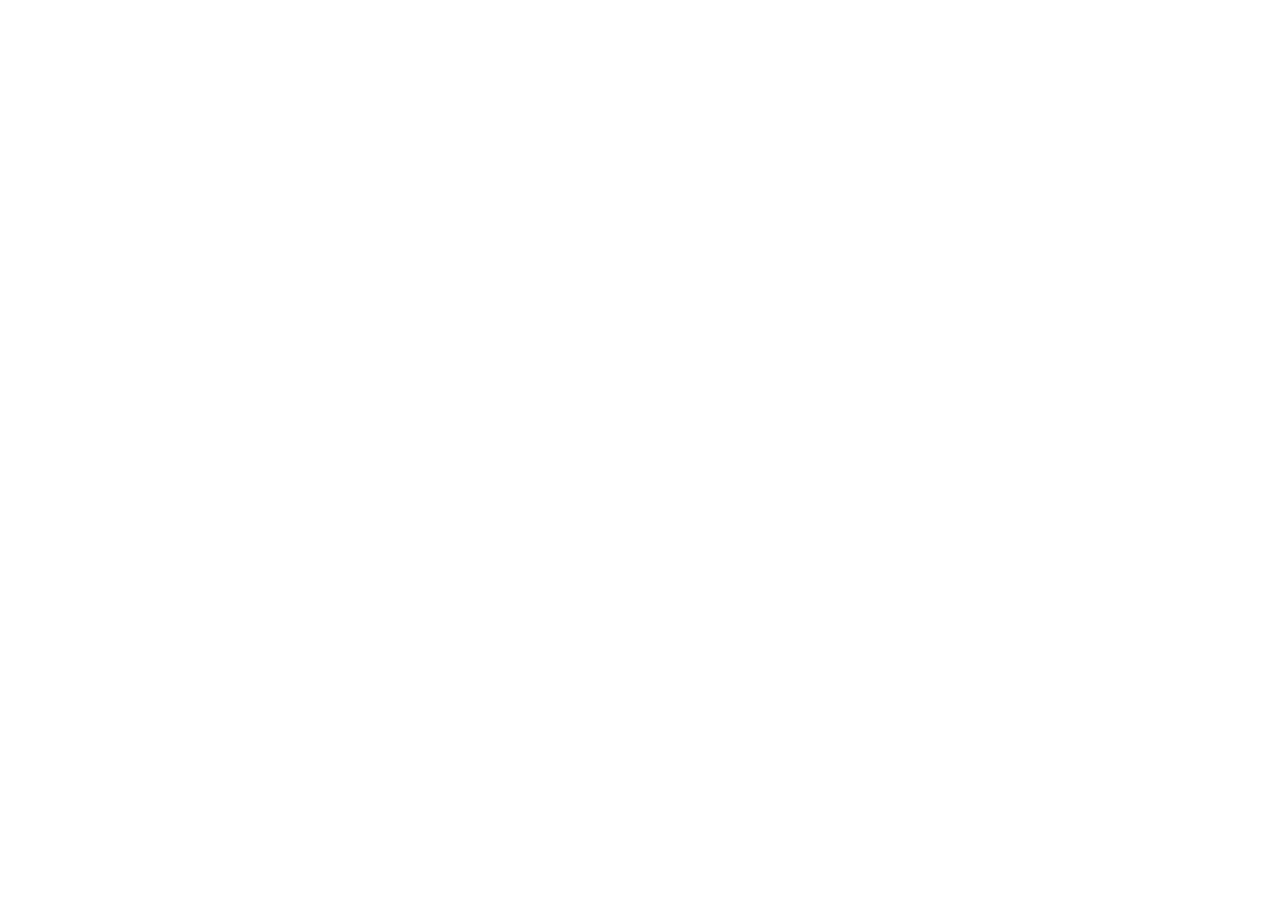
==== index.html @ fa2655ae "konfigurasi awal" ====
<!doctype html>
<html lang="en">
  <head>
    <meta charset="UTF-8" />
    <meta name="viewport" content="width=device-width, initial-scale=1.0" />
    <title>Pondok Pesantren Anashiiha</title>
    <link rel="stylesheet" href="style.css" />
  </head>
  <body>

    <!-- JavaScript -->
    <script src="script.js"></script>
  </body>
</html>
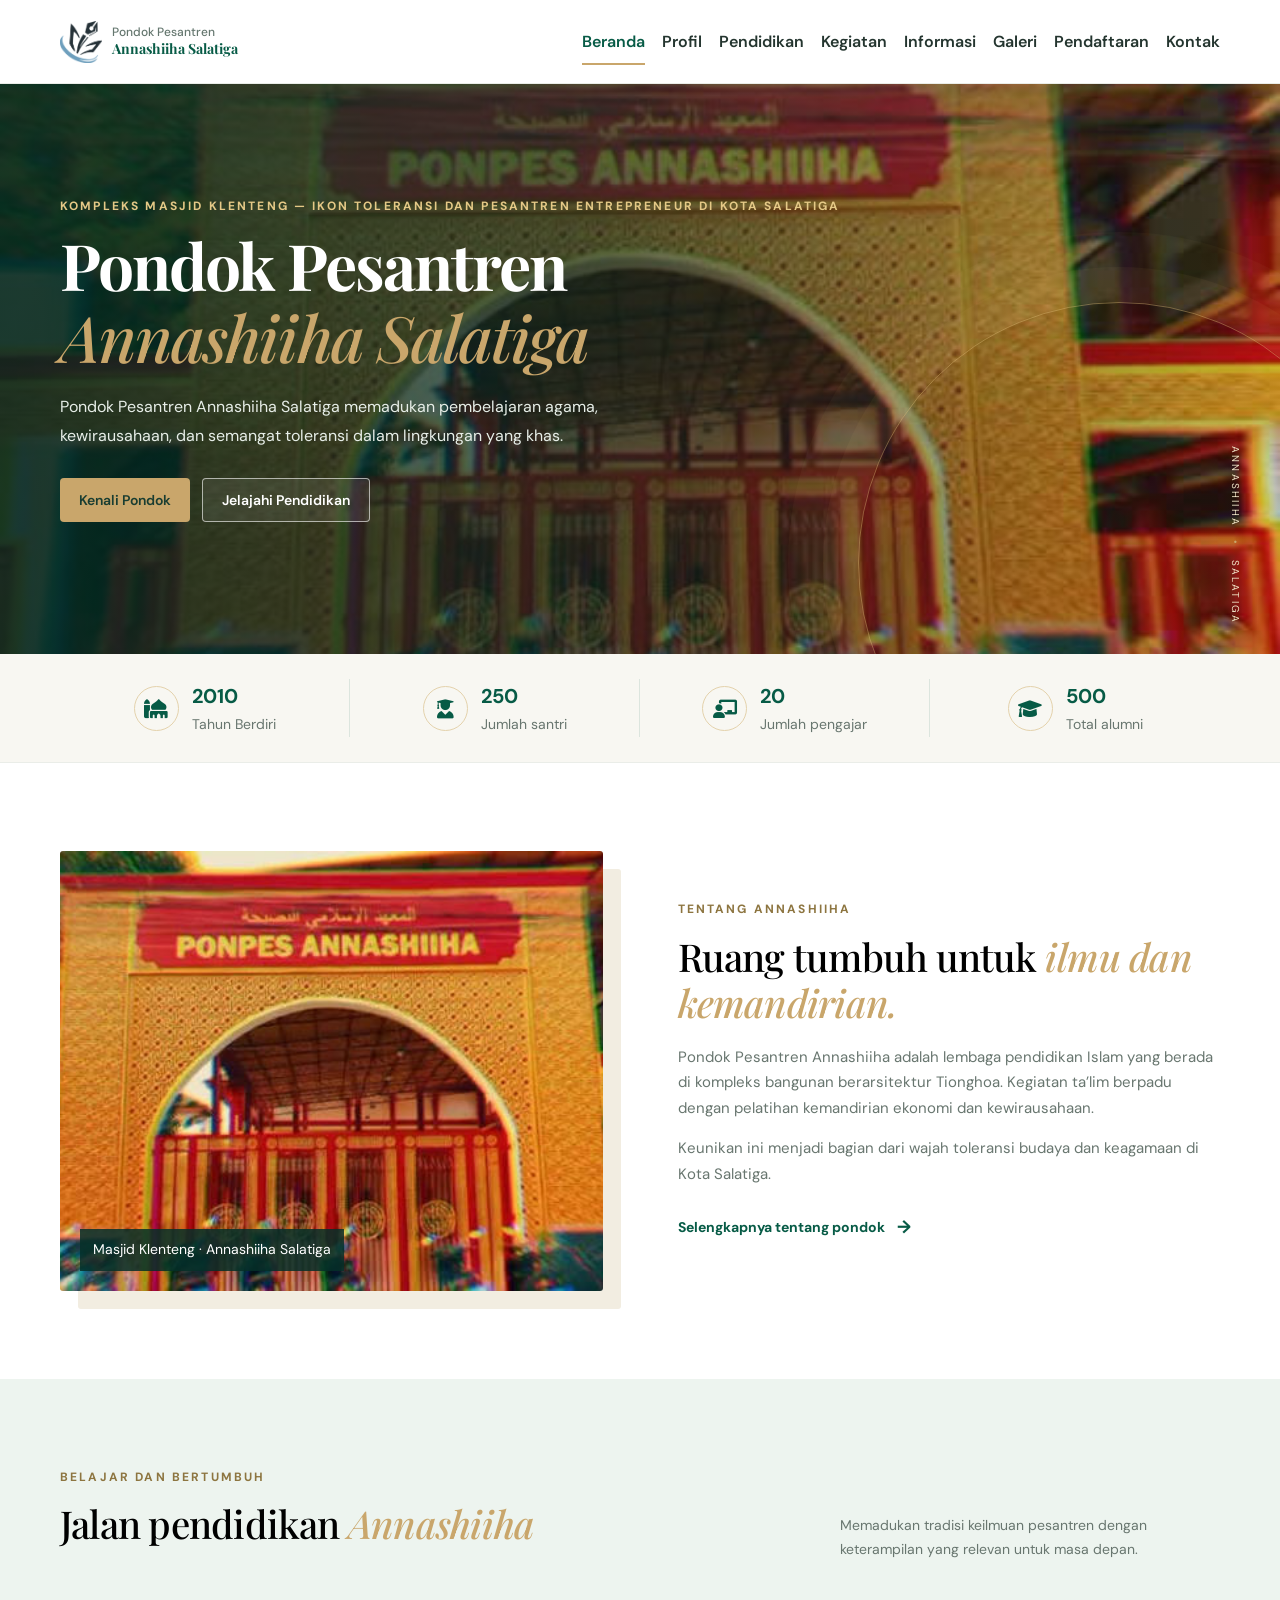
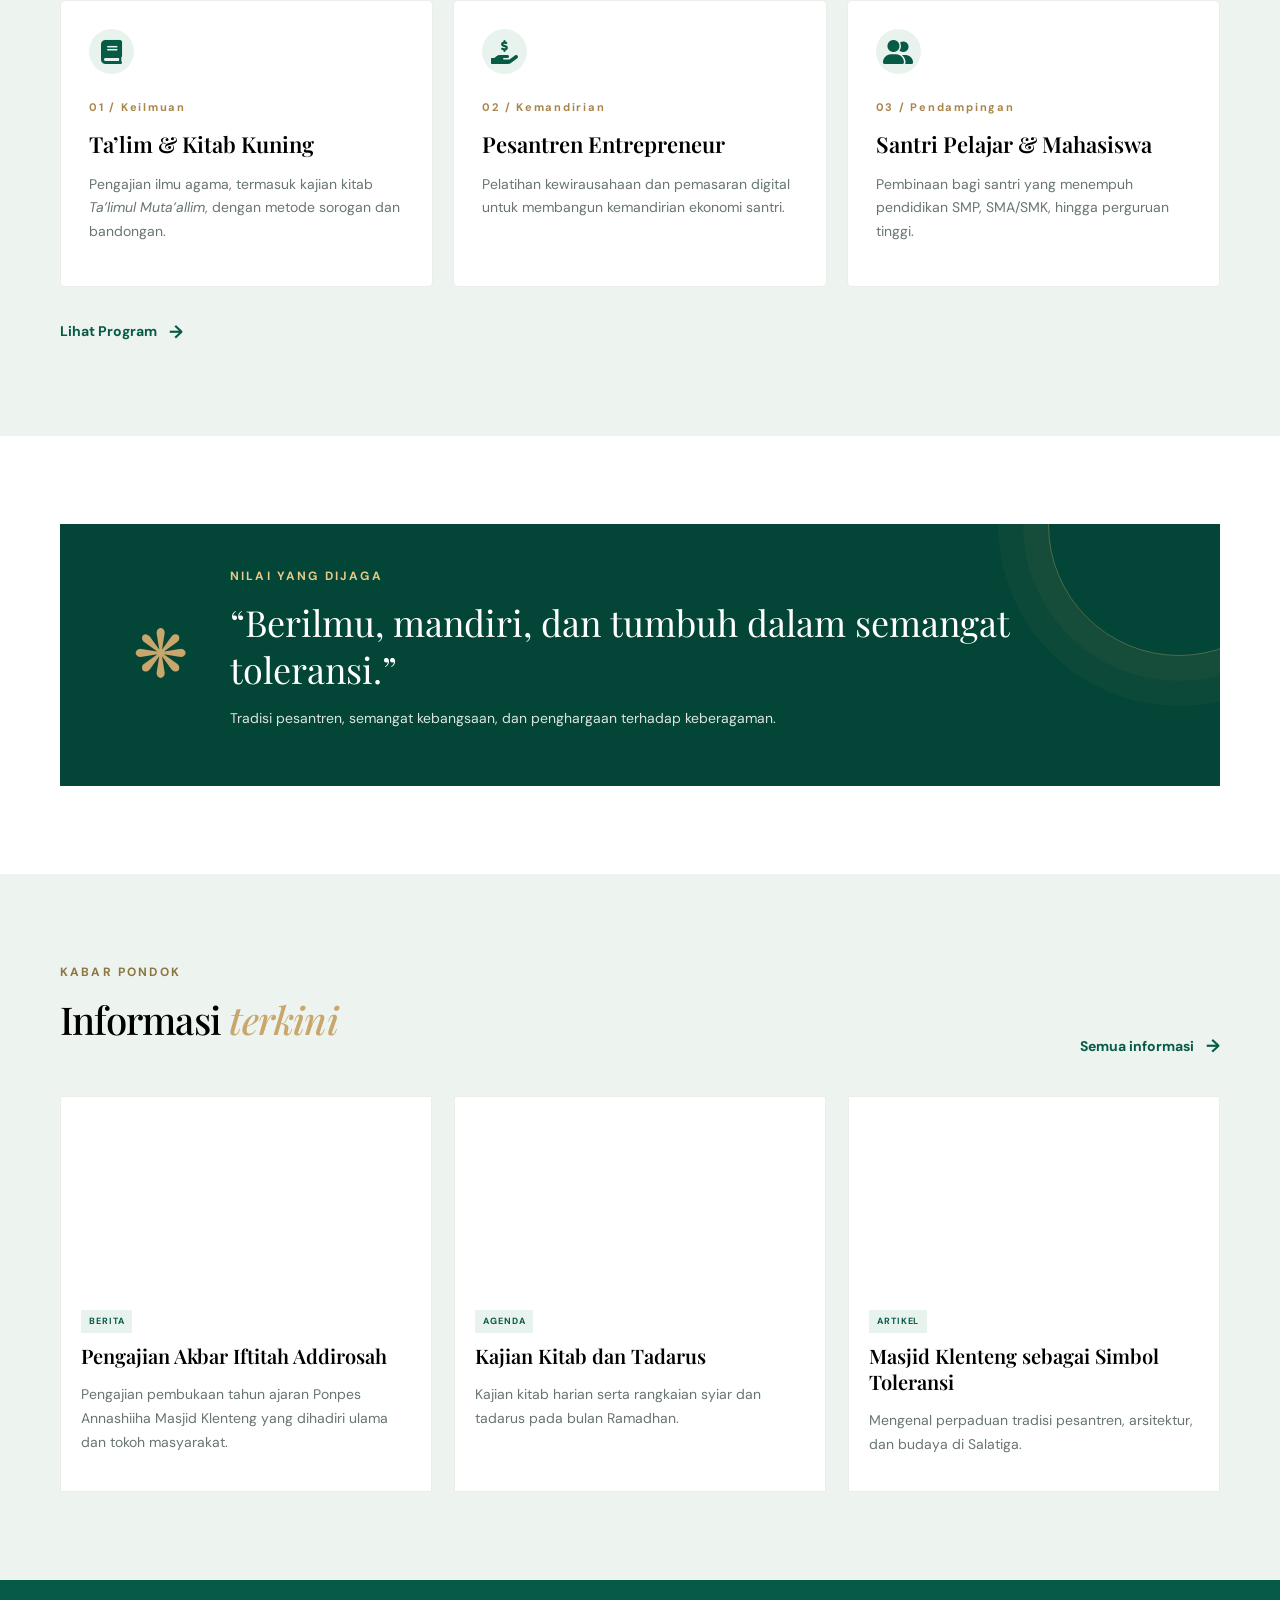
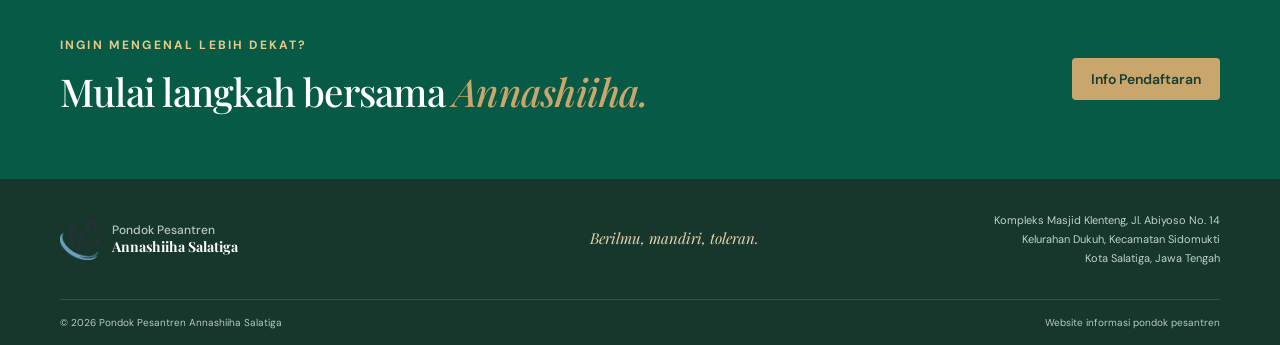
==== commit 190ec16d: "menu beranda dan menu kontak" ====
--- a/index.html
+++ b/index.html
@@ -1,14 +1,280 @@
 <!doctype html>
-<html lang="en">
+<html lang="id">
   <head>
-    <meta charset="UTF-8" />
-    <meta name="viewport" content="width=device-width, initial-scale=1.0" />
-    <title>Pondok Pesantren Anashiiha</title>
-    <link rel="stylesheet" href="style.css" />
+    <meta charset="utf-8" />
+    <meta name="viewport" content="width=device-width, initial-scale=1" />
+    <meta
+      name="description"
+      content="Website Pondok Pesantren Annashiiha Salatiga — pendidikan Islam, kemandirian ekonomi, dan toleransi."
+    />
+    <title>Beranda | Pondok Pesantren Annashiiha Salatiga</title>
+    <link rel="icon" href="assets/logo.png" type="image/svg+xml" />
+    <link rel="stylesheet" href="css/style.css" />
+    <link rel="stylesheet" href="https://cdnjs.cloudflare.com/ajax/libs/font-awesome/6.0.0/css/all.min.css">
   </head>
   <body>
-
-    <!-- JavaScript -->
-    <script src="script.js"></script>
+    <!-- header  -->
+    <header class="site-header">
+      <div class="container nav-wrap">
+        <a class="brand" href="index.html">
+          <img src="assets/logo.png" alt="" /><span
+            ><strong>Pondok Pesantren</strong><b>Annashiiha Salatiga</b></span
+          >
+        </a>
+        <nav class="main-nav">
+          <a class="active" href="index.html">Beranda</a>
+          <div class="nav-item">
+            <a href="profil.html">Profil</a>
+          </div>
+          <div class="nav-item">
+            <a href="pendidikan.html">Pendidikan</a>
+          </div>
+          <div class="nav-item">
+            <a href="kegiatan.html">Kegiatan</a>
+          </div>
+          <div class="nav-item">
+            <a href="informasi.html">Informasi</a>
+          </div>
+          <a href="galeri.html">Galeri</a>
+          <a href="pendaftaran.html">Pendaftaran</a>
+          <a href="kontak.html">Kontak</a>
+        </nav>
+      </div>
+    </header>
+
+    <!-- konten -->
+    <main>
+      <!-- hero section -->
+      <section class="hero-home">
+        <div class="hero-overlay"></div>
+        <div class="container hero-content">
+          <span class="eyebrow light"
+            >Kompleks Masjid Klenteng — Ikon Toleransi dan Pesantren
+            Entrepreneur di Kota Salatiga</span
+          >
+          <h1>Pondok Pesantren<br /><em>Annashiiha Salatiga</em></h1>
+          <p>
+            Pondok Pesantren Annashiiha Salatiga memadukan pembelajaran agama,
+            kewirausahaan, dan semangat toleransi dalam lingkungan yang khas.
+          </p>
+          <div class="hero-actions">
+            <a class="btn btn-gold" href="profil.html"
+              >Kenali Pondok</a
+            >
+            <a class="btn btn-glass" href="pendidikan.html"
+              >Jelajahi Pendidikan</a
+            >
+          </div>
+        </div>
+        <div class="hero-mark">ANNASHIIHA <span>•</span> SALATIGA</div>
+      </section>
+
+      <!-- counter -->
+      <section class="stats-strip">
+        <div class="container stats-grid">
+          <div class="stat">
+            <span class="stat-icon"><i class="fa-solid fa-mosque"></i></span>
+            <div>
+              <strong class="counter" data-target="2010">0</strong>
+              <small>Tahun Berdiri</small>
+            </div>
+          </div>
+          <div class="stat">
+            <span class="stat-icon"><i class="fa-solid fa-user-graduate"></i></span>
+            <div>
+              <strong class="counter" data-target="250">0</strong>
+              <small>Jumlah santri</small>
+            </div>
+          </div>
+          <div class="stat">
+            <span class="stat-icon"><i class="fa-solid fa-chalkboard-teacher"></i></span>
+            <div>
+              <strong class="counter" data-target="20">0</strong>
+              <small>Jumlah pengajar</small>
+            </div>
+          </div>
+          <div class="stat">
+            <span class="stat-icon"><i class="fa-solid fa-graduation-cap"></i></span>
+            <div>
+              <strong class="counter" data-target="500">0</strong>
+              <small>Total alumni</small>
+            </div>
+          </div>
+        </div>
+      </section>
+
+      <section class="section">
+        <div class="container split-feature">
+          <div class="feature-image image-temple">
+            <span class="image-caption"
+              >Masjid Klenteng · Annashiiha Salatiga</span
+            >
+          </div>
+          <div class="feature-copy">
+            <span class="eyebrow">Tentang Annashiiha</span>
+            <h2>Ruang tumbuh untuk <em>ilmu dan kemandirian.</em></h2>
+            <p>
+              Pondok Pesantren Annashiiha adalah lembaga pendidikan Islam yang
+              berada di kompleks bangunan berarsitektur Tionghoa. Kegiatan
+              ta’lim berpadu dengan pelatihan kemandirian ekonomi dan
+              kewirausahaan.
+            </p>
+            <p>
+              Keunikan ini menjadi bagian dari wajah toleransi budaya dan
+              keagamaan di Kota Salatiga.
+            </p>
+            <a class="text-link" href="profil.html">Selengkapnya tentang pondok <span>→</span></a>
+          </div>
+        </div>
+      </section>
+      
+      <section class="section section-soft">
+        <div class="container">
+          <div class="section-heading">
+            <div>
+              <span class="eyebrow">Belajar dan bertumbuh</span>
+              <h2>Jalan pendidikan <em>Annashiiha</em></h2>
+            </div>
+            <p>
+              Memadukan tradisi keilmuan pesantren dengan keterampilan yang
+              relevan untuk masa depan.
+            </p>
+          </div>
+          <div class="cards-3">
+            <article class="info-card">
+              <div class="card-symbol"><i class="fa-solid fa-book"></i></div>
+              <span class="card-kicker">01 / Keilmuan</span>
+              <h3>Ta’lim &amp; Kitab Kuning</h3>
+              <p>
+                Pengajian ilmu agama, termasuk kajian kitab
+                <i>Ta’limul Muta’allim</i>, dengan metode sorogan dan bandongan.
+              </p>
+            </article>
+            <article class="info-card">
+              <div class="card-symbol"><i class="fa-solid fa-hand-holding-usd"></i></div>
+              <span class="card-kicker">02 / Kemandirian</span>
+              <h3>Pesantren Entrepreneur</h3>
+              <p>
+                Pelatihan kewirausahaan dan pemasaran digital untuk membangun
+                kemandirian ekonomi santri.
+              </p>
+            </article>
+            <article class="info-card">
+              <div class="card-symbol"><i class="fa-solid fa-user-friends"></i></div>
+              <span class="card-kicker">03 / Pendampingan</span>
+              <h3>Santri Pelajar &amp; Mahasiswa</h3>
+              <p>
+                Pembinaan bagi santri yang menempuh pendidikan SMP, SMA/SMK,
+                hingga perguruan tinggi.
+              </p>
+            </article>
+            <a class="text-link" href="pendidikan.html">Lihat Program <span>→</span></a>
+          </div>
+        </div>
+      </section>
+
+      <section class="section">
+        <div class="container quote-band">
+          <div class="quote-ornament">❋</div>
+          <div>
+            <span class="eyebrow light">Nilai yang dijaga</span>
+            <blockquote>
+              “Berilmu, mandiri, dan tumbuh dalam semangat toleransi.”
+            </blockquote>
+            <p>
+              Tradisi pesantren, semangat kebangsaan, dan penghargaan terhadap
+              keberagaman.
+            </p>
+          </div>
+        </div>
+      </section>
+
+      <section class="section section-soft">
+        <div class="container">
+          <div class="section-heading">
+            <div>
+              <span class="eyebrow">Kabar pondok</span>
+              <h2>Informasi <em>terkini</em></h2>
+            </div>
+            <a href="informasi.html" class="text-link"
+              >Semua informasi <span>→</span></a
+            >
+          </div>
+          <div class="news-grid">
+            <article class="news-card">
+              <div class="news-image news-one"></div>
+              <div class="news-body">
+                <span class="tag">Berita</span>
+                <h3>Pengajian Akbar Iftitah Addirosah</h3>
+                <p>
+                  Pengajian pembukaan tahun ajaran Ponpes Annashiiha Masjid
+                  Klenteng yang dihadiri ulama dan tokoh masyarakat.
+                </p>
+              </div>
+            </article>
+            <article class="news-card">
+              <div class="news-image news-two"></div>
+              <div class="news-body">
+                <span class="tag">Agenda</span>
+                <h3>Kajian Kitab dan Tadarus</h3>
+                <p>
+                  Kajian kitab harian serta rangkaian syiar dan tadarus pada
+                  bulan Ramadhan.
+                </p>
+              </div>
+            </article>
+            <article class="news-card">
+              <div class="news-image news-three"></div>
+              <div class="news-body">
+                <span class="tag">Artikel</span>
+                <h3>Masjid Klenteng sebagai Simbol Toleransi</h3>
+                <p>
+                  Mengenal perpaduan tradisi pesantren, arsitektur, dan budaya
+                  di Salatiga.
+                </p>
+              </div>
+            </article>
+          </div>
+        </div>
+      </section>
+
+      <section class="cta-section">
+        <div class="container cta-inner">
+          <div>
+            <span class="eyebrow light">Ingin mengenal lebih dekat?</span>
+            <h2>Mulai langkah bersama <em>Annashiiha.</em></h2>
+            <!-- <p>
+              Informasi jadwal dan biaya pendaftaran resmi belum tersedia pada
+              dokumen profil. Silakan hubungi pondok untuk konfirmasi.
+            </p> -->
+          </div>
+          <a class="btn btn-gold" href="pendaftaran.html"
+            >Info Pendaftaran</a>
+        </div>
+      </section>
+    </main>
+
+    <!-- footer -->
+    <footer class="site-footer">
+      <div class="container footer-main">
+        <a class="brand brand-footer" href="index.html"
+          ><img src="assets/logo.png" alt="" /><span
+            ><strong>Pondok Pesantren</strong><b>Annashiiha Salatiga</b></span
+          ></a
+        >
+        <p>Berilmu, mandiri, toleran.</p>
+        <div class="footer-address">
+          Kompleks Masjid Klenteng, Jl. Abiyoso No. 14<br />Kelurahan Dukuh,
+          Kecamatan Sidomukti<br />Kota Salatiga, Jawa Tengah
+        </div>
+      </div>
+      <div class="container footer-bottom">
+        <span
+          >© <span id="year"></span> Pondok Pesantren Annashiiha Salatiga</span
+        ><span>Website informasi pondok pesantren</span>
+      </div>
+    </footer>
+
+    <script src="js/main.js"></script>
   </body>
 </html>
--- a/css/style.css
+++ b/css/style.css
@@ -0,0 +1,1230 @@
+@import url("https://fonts.googleapis.com/css2?family=DM+Sans:wght@400;500;600;700&family=Playfair+Display:ital,wght@0,500;0,600;0,700;1,500;1,600&display=swap");
+:root {
+  --color-primary: #075b46;
+  --color-primary-dark: #034536;
+  --color-primary-light: #0b765a;
+  --color-primary-soft: #e8f3ee;
+
+  --color-secondary: #c9a66b;
+  --color-secondary-dark: #a9854b;
+  --color-secondary-light: #e4d2ac;
+
+  --color-accent: #b8322a;
+  --color-accent-dark: #8f251f;
+  --color-accent-light: #f8eae7;
+
+  --color-background: #f8f7f2;
+  --color-background-white: #ffffff;
+  --color-background-cream: #f2ede1;
+  --color-background-green: #edf4ef;
+
+  --color-text: #24352f;
+  --color-text-dark: #17372d;
+  --color-text-secondary: #68766f;
+  --color-text-muted: #929b95;
+  --color-text-white: #ffffff;
+
+  --color-border: #dce5de;
+  --color-border-light: #eaede8;
+  --color-border-dark: #b8c9be;
+
+  /* ==============================
+       WARNA STATUS
+    ============================== */
+  --color-success: #21865d;
+  --color-success-bg: #e6f4ec;
+
+  --color-warning: #c58a27;
+  --color-warning-bg: #fff4d9;
+
+  --color-danger: #c0392b;
+  --color-danger-bg: #fceae8;
+
+  --color-info: #3478a5;
+  --color-info-bg: #e8f2fa;
+
+  /* ==============================
+       SHADOW
+    ============================== */
+  --shadow-sm: 0 2px 8px rgba(23, 55, 45, 0.06);
+  --shadow-md: 0 8px 24px rgba(23, 55, 45, 0.1);
+  --shadow-lg: 0 16px 40px rgba(23, 55, 45, 0.14);
+
+  /* ==============================
+       GRADIENT
+    ============================== */
+  --gradient-primary: linear-gradient(135deg, #034536 0%, #075b46 100%);
+
+  --gradient-hero: linear-gradient(
+    90deg,
+    rgba(3, 38, 30, 0.85) 0%,
+    rgba(3, 38, 30, 0.45) 60%,
+    rgba(3, 38, 30, 0.1) 100%
+  );
+
+  --gradient-accent: linear-gradient(135deg, #075b46 0%, #0b765a 100%);
+}
+* {
+  box-sizing: border-box;
+}
+html {
+  scroll-behavior: smooth;
+  scroll-padding-top: 100px;
+}
+body {
+  margin: 0;
+  color: var(--ink);
+  background: #fff;
+  font-family: "DM Sans", Arial, sans-serif;
+  font-size: 15px;
+  line-height: 1.7;
+}
+a {
+  color: inherit;
+  text-decoration: none;
+}
+img {
+  max-width: 100%;
+  display: block;
+}
+.container {
+  width: min(1160px, calc(100% - 48px));
+  margin-inline: auto;
+}
+.site-header {
+  position: sticky;
+  top: 0;
+  z-index: 50;
+  background: rgba(255, 255, 255, 0.97);
+  border-bottom: 1px solid #eaede8;
+  backdrop-filter: blur(12px);
+}
+.nav-wrap {
+  min-height: 78px;
+  display: flex;
+  align-items: center;
+  justify-content: space-between;
+  gap: 25px;
+}
+.brand {
+  display: flex;
+  align-items: center;
+  gap: 10px;
+  flex-shrink: 0;
+  color: var(--color-primary);
+}
+.brand img {
+  width: 42px;
+  height: 42px;
+}
+.brand span {
+  display: flex;
+  flex-direction: column;
+  line-height: 1.35;
+}
+.brand strong {
+  font-size: 12px;
+  font-weight: 500;
+  color: #65776f;
+}
+.brand b {
+  font-family: "Playfair Display", serif;
+  font-size: 14px;
+}
+.main-nav {
+  display: flex;
+  align-items: center;
+  gap: 17px;
+  font-size: 16px;
+  font-weight: 600;
+  color: #24352f;
+}
+.main-nav > a,
+.nav-item > a {
+  display: block;
+  padding: 28px 0;
+  position: relative;
+  white-space: nowrap;
+}
+.main-nav a:hover,
+.main-nav a.active {
+  color: var(--color-primary);
+}
+.main-nav > a.active:after,
+.nav-item > a.active:after {
+  content: "";
+  height: 2px;
+  background: var(--color-secondary);
+  position: absolute;
+  bottom: 18px;
+  left: 0;
+  right: 0;
+}
+.nav-item {
+  position: relative;
+}
+.hero-home {
+  min-height: 570px;
+  position: relative;
+  color: white;
+  background:
+    linear-gradient(
+      90deg,
+      rgba(4, 40, 32, 0.87) 0%,
+      rgba(4, 40, 32, 0.67) 44%,
+      rgba(4, 40, 32, 0.12) 100%
+    ),
+    url("../assets/hero-bg.jpg") center 48% / cover no-repeat;
+  display: flex;
+  align-items: center;
+  overflow: hidden;
+}
+.hero-home:after {
+  content: "";
+  position: absolute;
+  right: -100px;
+  bottom: -170px;
+  width: 520px;
+  height: 520px;
+  border: 1px solid rgba(224, 191, 122, 0.42);
+  border-radius: 50%;
+  box-shadow:
+    0 0 0 35px rgba(224, 191, 122, 0.05),
+    0 0 0 70px rgba(224, 191, 122, 0.04);
+}
+.hero-content {
+  position: relative;
+  z-index: 2;
+  padding-top: 30px;
+  padding-bottom: 50px;
+}
+.eyebrow {
+  font-size: 12px;
+  letter-spacing: 0.18em;
+  text-transform: uppercase;
+  color: #8d7540;
+  font-weight: 700;
+  display: block;
+  margin-bottom: 13px;
+}
+.eyebrow.light {
+  color: #e5c987;
+}
+.hero-home h1,
+.page-hero h1 {
+  font-family: "Playfair Display", serif;
+  font-size: clamp(38px, 5vw, 66px);
+  line-height: 1.12;
+  letter-spacing: -0.03em;
+  margin: 12px 0 20px;
+  max-width: 720px;
+}
+.hero-home h1 em,
+.page-hero h1 em,
+.feature-copy h2 em,
+.section-heading h2 em,
+.content-section h2 em,
+.cta-inner h2 em {
+  font-weight: 500;
+  color: var(--color-secondary);
+}
+.hero-home p {
+  max-width: 560px;
+  color: #e7eee8;
+  font-size: 16px;
+  line-height: 1.8;
+}
+.hero-actions {
+  display: flex;
+  gap: 12px;
+  flex-wrap: wrap;
+  margin-top: 28px;
+}
+.btn {
+  display: inline-flex;
+  align-items: center;
+  justify-content: center;
+  gap: 18px;
+  padding: 12px 19px;
+  border: 0;
+  border-radius: 4px;
+  font:
+    600 14px "DM Sans",
+    sans-serif;
+  cursor: pointer;
+  transition:
+    transform 0.2s,
+    background 0.2s;
+}
+.btn:hover {
+  transform: translateY(-2px);
+}
+.btn-gold {
+  background: var(--color-secondary);
+  color: #193d31;
+}
+.btn-glass {
+  border: 1px solid rgba(255, 255, 255, 0.6);
+  color: white;
+  background: rgba(255, 255, 255, 0.08);
+}
+.btn-primary {
+  background: var(--color-primary);
+  color: white;
+}
+.hero-mark {
+  position: absolute;
+  right: 36px;
+  bottom: 30px;
+  z-index: 2;
+  font-size: 10px;
+  letter-spacing: 0.22em;
+  color: #f2e6c9;
+  writing-mode: vertical-rl;
+}
+.hero-mark span {
+  color: var(--color-secondary);
+  padding: 8px 0;
+}
+.stats-strip {
+  background: #f8f7f2;
+  border-bottom: 1px solid #eaede8;
+}
+.stats-grid {
+  display: grid;
+  grid-template-columns: repeat(4, 1fr);
+  padding: 25px 0;
+}
+.stat {
+  display: flex;
+  align-items: center;
+  justify-content: center;
+  gap: 13px;
+  border-right: 1px solid #dce5de;
+}
+.stat:last-child {
+  border: 0;
+}
+.stat-icon {
+  display: grid;
+  place-items: center;
+  width: 45px;
+  height: 45px;
+  border: 1px solid #e4d2ac;
+  color: var(--color-primary);
+  border-radius: 50%;
+  font-size: 19px;
+}
+.stat strong,
+.stat small {
+  display: block;
+}
+.stat strong {
+  font-size: 20px;
+  color: var(--color-primary);
+}
+.stat small {
+  font-size: 14px;
+  color: var(--color-text-secondary);
+}
+.section {
+  padding: 88px 0;
+}
+.section-soft {
+  background: #edf4ef;
+}
+.split-feature {
+  display: grid;
+  grid-template-columns: 1fr 1fr;
+  gap: 75px;
+  align-items: center;
+}
+.feature-image {
+  height: 440px;
+  border-radius: 3px;
+  position: relative;
+  background-size: cover;
+  background-position: center;
+  box-shadow: 18px 18px 0 var(--color-background-cream);
+}
+.image-temple {
+  background-image:
+    url("../assets/hero-bg.jpg");
+}
+.image-caption {
+  position: absolute;
+  left: 20px;
+  bottom: 20px;
+  background: rgba(5, 47, 41, 0.85);
+  color: white;
+  padding: 9px 13px;
+  font-size: 14px;
+}
+.feature-copy h2,
+.section-heading h2,
+.content-section h2,
+.cta-inner h2 {
+  font-family: "Playfair Display", serif;
+  font-size: clamp(30px, 3vw, 43px);
+  font-weight: 500;
+  line-height: 1.2;
+  margin: 0 0 20px;
+  letter-spacing: -0.02em;
+}
+.feature-copy p,
+.content-section > p {
+  color: #68766f;
+}
+.text-link {
+  display: inline-flex;
+  gap: 12px;
+  align-items: center;
+  color: var(--color-primary);
+  font-weight: 700;
+  font-size: 14px;
+  margin-top: 10px;
+}
+.text-link span {
+  font-size: 18px;
+}
+.section-heading {
+  display: flex;
+  justify-content: space-between;
+  align-items: end;
+  gap: 35px;
+  margin-bottom: 34px;
+}
+.section-heading > p {
+  max-width: 380px;
+  color: var(--color-text-secondary);
+  font-size: 14px;
+  margin: 0 0 5px;
+}
+.cards-3 {
+  display: grid;
+  grid-template-columns: repeat(3, 1fr);
+  gap: 20px;
+}
+.cards-2 {
+  display: grid;
+  grid-template-columns: repeat(2, 1fr);
+  gap: 20px;
+}
+.info-card {
+  background: #ffffff;
+  border: 1px solid #eaede8;
+  padding: 28px;
+  border-radius: 5px;
+  transition:
+    transform 0.2s,
+    box-shadow 0.2s;
+}
+.info-card:hover,
+.news-card:hover {
+  transform: translateY(-4px);
+  box-shadow: var(--shadow-md);
+}
+.card-symbol {
+  display: grid;
+  place-items: center;
+  width: 45px;
+  height: 45px;
+  border-radius: 50%;
+  background: var(--color-primary-soft);
+  color: var(--color-primary);
+  font-size: 24px;
+  margin-bottom: 20px;
+}
+.card-kicker {
+  font-size: 11px;
+  letter-spacing: 0.16em;
+  color: #a9854b;
+  font-weight: 700;
+}
+.info-card h3,
+.news-body h3,
+.content-section h3 {
+  font-family: "Playfair Display", serif;
+  font-size: 22px;
+  line-height: 1.3;
+  font-weight: 600;
+  margin: 10px 0;
+}
+.info-card p,
+.news-body p {
+  font-size: 14px;
+  color: var(--color-text-secondary);
+}
+.quote-band {
+  background: var(--color-primary-dark);
+  color: white;
+  padding: 42px 55px;
+  display: grid;
+  grid-template-columns: 90px 1fr;
+  align-items: center;
+  gap: 25px;
+  position: relative;
+  overflow: hidden;
+}
+.quote-band:after {
+  content: "";
+  position: absolute;
+  width: 260px;
+  height: 260px;
+  right: -90px;
+  top: -130px;
+  border: 1px solid rgba(215, 181, 109, 0.35);
+  border-radius: 50%;
+  box-shadow:
+    0 0 0 25px rgba(215, 181, 109, 0.04),
+    0 0 0 50px rgba(215, 181, 109, 0.04);
+}
+.quote-ornament {
+  font-size: 66px;
+  color: var(--color-secondary);
+  text-align: center;
+}
+.quote-band blockquote {
+  font-family: "Playfair Display", serif;
+  font-size: clamp(24px, 3vw, 36px);
+  line-height: 1.3;
+  margin: 0 0 12px;
+  max-width: 780px;
+}
+.quote-band p {
+  color: #dce5de;
+  font-size: 14px;
+}
+.news-grid {
+  display: grid;
+  grid-template-columns: repeat(3, 1fr);
+  gap: 22px;
+}
+.news-card {
+  background: white;
+  border: 1px solid #eaede8;
+  transition: 0.2s;
+}
+.news-image {
+  height: 190px;
+  background-size: cover;
+  background-position: center;
+}
+.news-one {
+  background-image: url("https://images.unsplash.com/photo-1519817650390-64a93db51149?auto=format&fit=crop&w=800&q=80");
+}
+.news-two {
+  background-image: url("https://images.unsplash.com/photo-1609599006353-e629aaabfeae?auto=format&fit=crop&w=800&q=80");
+}
+.news-three {
+  background-image: url("https://images.unsplash.com/photo-1519817650390-64a93db51149?auto=format&fit=crop&w=800&q=80");
+}
+.news-body {
+  padding: 20px;
+}
+.tag {
+  display: inline-block;
+  background: #e8f3ee;
+  color: var(--color-primary);
+  padding: 4px 8px;
+  font-size: 9px;
+  text-transform: uppercase;
+  letter-spacing: 0.1em;
+  font-weight: 700;
+}
+.news-body h3 {
+  font-size: 20px;
+}
+.cta-section {
+  background: var(--color-primary);
+  color: white;
+  padding: 55px 0;
+}
+.cta-inner {
+  display: flex;
+  align-items: center;
+  justify-content: space-between;
+  gap: 35px;
+}
+.cta-inner h2 {
+  margin-bottom: 10px;
+}
+.cta-inner p {
+  max-width: 680px;
+  color: #dce5de;
+  font-size: 12px;
+  margin: 0;
+}
+.site-footer {
+  background: #17372d;
+  color: #d9e6df;
+}
+.footer-main {
+  display: grid;
+  grid-template-columns: 1.2fr 1fr 1fr;
+  align-items: center;
+  gap: 30px;
+  padding: 32px 0;
+}
+.brand-footer {
+  color: white;
+}
+.brand-footer strong {
+  color: #b8c9be;
+}
+.brand-footer b {
+  color: white;
+}
+.footer-main > p {
+  font-family: "Playfair Display", serif;
+  font-style: italic;
+  text-align: center;
+  color: #e4d2ac;
+}
+.footer-address {
+  font-size: 11px;
+  color: #c0d2c8;
+  text-align: right;
+}
+.footer-bottom {
+  border-top: 1px solid rgba(255, 255, 255, 0.13);
+  padding: 14px 0;
+  display: flex;
+  justify-content: space-between;
+  font-size: 10px;
+  color: #b8c9be;
+}
+.page-hero {
+  min-height: 245px;
+  display: flex;
+  align-items: center;
+  color: white;
+  background:
+    linear-gradient(90deg, rgba(4, 47, 39, 0.88), rgba(4, 47, 39, 0.55)),
+    url("https://images.unsplash.com/photo-1609599006353-e629aaabfeae?auto=format&fit=crop&w=1800&q=80")
+      center 45% / cover;
+}
+.page-hero h1 {
+  font-size: clamp(36px, 4vw, 54px);
+  margin: 0 0 8px;
+}
+.page-hero p {
+  margin: 0;
+  color: #dce5de;
+  font-size: 14px;
+}
+.page-hero-galeri {
+  background-image:
+    linear-gradient(90deg, rgba(4, 47, 39, 0.88), rgba(4, 47, 39, 0.5)),
+    url("https://images.unsplash.com/photo-1606293926075-69a00dbabre?auto=format&fit=crop&w=1800&q=80");
+}
+.page-hero-kontak {
+  background-image:
+    linear-gradient(90deg, rgba(4, 47, 39, 0.88), rgba(4, 47, 39, 0.5)),
+    url("https://images.unsplash.com/photo-1519817650390-64a93db51149?auto=format&fit=crop&w=1800&q=80");
+}
+.content-narrow {
+  max-width: 1000px;
+}
+.content-section {
+  padding: 0 0 58px;
+  margin-bottom: 54px;
+  border-bottom: 1px solid var(--color-border);
+  scroll-margin-top: 110px;
+}
+.content-section:last-child {
+  border-bottom: 0;
+  margin-bottom: 0;
+}
+.content-section h2 {
+  font-size: 34px;
+}
+.content-section > p {
+  max-width: 850px;
+}
+.timeline {
+  display: grid;
+  grid-template-columns: repeat(2, 1fr);
+  gap: 15px;
+  margin: 24px 0;
+}
+.timeline > div {
+  border-left: 3px solid var(--color-secondary);
+  background: #edf4ef;
+  padding: 17px 20px;
+}
+.timeline b {
+  color: var(--color-primary);
+}
+.timeline p {
+  margin: 5px 0 0;
+  color: var(--color-text-secondary);
+  font-size: 13px;
+}
+.small-note {
+  font-size: 11px;
+  color: #929b95;
+  background: #edf4ef;
+  padding: 12px 15px;
+  border-left: 2px solid var(--color-secondary);
+}
+.people-grid {
+  display: grid;
+  grid-template-columns: repeat(4, 1fr);
+  gap: 15px;
+}
+.person-card {
+  padding: 20px;
+  border: 1px solid var(--color-border);
+  border-radius: 5px;
+}
+.person-monogram {
+  height: 65px;
+  width: 65px;
+  border-radius: 50%;
+  display: grid;
+  place-items: center;
+  background: var(--color-primary-soft);
+  color: var(--color-primary);
+  font-family: "Playfair Display", serif;
+  font-size: 23px;
+}
+.person-card h3 {
+  font-size: 17px;
+}
+.person-card p {
+  font-size: 12px;
+  color: var(--color-text-secondary);
+}
+.facility-grid {
+  display: grid;
+  grid-template-columns: repeat(3, 1fr);
+  gap: 18px;
+}
+.facility-grid article {
+  padding: 24px;
+  background: #edf4ef;
+  border: 1px solid #eaede8;
+}
+.facility-grid article > span {
+  font-size: 28px;
+  color: #a68a4b;
+}
+.facility-grid h3 {
+  font-size: 20px;
+}
+.facility-grid p {
+  font-size: 13px;
+  color: var(--color-text-secondary);
+}
+.schedule-list {
+  border-top: 1px solid var(--color-border);
+}
+.schedule-list > div {
+  display: grid;
+  grid-template-columns: 220px 1fr;
+  gap: 20px;
+  padding: 16px 0;
+  border-bottom: 1px solid var(--color-border);
+}
+.schedule-list b {
+  color: var(--color-primary);
+  font-size: 13px;
+}
+.schedule-list span {
+  color: var(--color-text-secondary);
+  font-size: 13px;
+}
+.feature-news {
+  display: grid;
+  grid-template-columns: 320px 1fr;
+  gap: 25px;
+  align-items: center;
+  background: #edf4ef;
+  padding: 20px;
+}
+.feature-news .news-image {
+  height: 220px;
+}
+.feature-news p {
+  color: var(--color-text-secondary);
+  font-size: 13px;
+}
+.notice {
+  display: flex;
+  gap: 20px;
+  padding: 22px;
+  background: #fbf6e8;
+  border: 1px solid #eee2c1;
+}
+.notice-icon {
+  flex-shrink: 0;
+  display: grid;
+  place-items: center;
+  width: 40px;
+  height: 40px;
+  background: #e7d4a0;
+  color: #4c452e;
+  border-radius: 50%;
+  font-weight: 700;
+}
+.notice h3 {
+  margin-top: 0;
+}
+.notice p {
+  font-size: 13px;
+  color: var(--color-text-secondary);
+  margin-bottom: 0;
+}
+.agenda-list > div {
+  display: flex;
+  gap: 20px;
+  padding: 18px 0;
+  border-bottom: 1px solid var(--color-border);
+}
+.agenda-number {
+  font-family: "Playfair Display", serif;
+  font-size: 28px;
+  color: #b59a5a;
+}
+.agenda-list h3 {
+  margin: 0;
+}
+.agenda-list p {
+  margin: 4px 0;
+  color: var(--color-text-secondary);
+  font-size: 13px;
+}
+.gallery-grid {
+  display: grid;
+  grid-template-columns: repeat(3, 1fr);
+  gap: 16px;
+}
+.gallery-item {
+  margin: 0;
+  height: 250px;
+  position: relative;
+  background-size: cover;
+  background-position: center;
+  border-radius: 4px;
+  overflow: hidden;
+}
+.gallery-item:after {
+  content: "";
+  position: absolute;
+  inset: 35% 0 0;
+  background: linear-gradient(transparent, rgba(4, 40, 32, 0.8));
+}
+.gallery-item figcaption {
+  position: absolute;
+  z-index: 1;
+  bottom: 17px;
+  left: 18px;
+  color: white;
+  font-family: "Playfair Display", serif;
+  font-size: 20px;
+}
+.gallery-temple {
+  background-image: url("https://images.unsplash.com/photo-1606293926075-69a00dbabre?auto=format&fit=crop&w=800&q=85");
+}
+.gallery-lantern {
+  background-image: url("https://images.unsplash.com/photo-1545569341-9eb8b30979d9?auto=format&fit=crop&w=800&q=85");
+}
+.gallery-study {
+  background-image: url("https://images.unsplash.com/photo-1523050854058-8df90110c9f1?auto=format&fit=crop&w=800&q=85");
+}
+.gallery-prayer {
+  background-image: url("https://images.unsplash.com/photo-1519817650390-64a93db51149?auto=format&fit=crop&w=800&q=85");
+}
+.gallery-courtyard {
+  background-image: url("https://images.unsplash.com/photo-1609599006353-e629aaabfeae?auto=format&fit=crop&w=800&q=85");
+}
+.gallery-class {
+  background-image: url("https://images.unsplash.com/photo-1523580494863-6f3031224c94?auto=format&fit=crop&w=800&q=85");
+}
+.check-list {
+  list-style: none;
+  padding: 0;
+}
+.check-list li {
+  padding: 12px 12px 12px 36px;
+  border-bottom: 1px solid var(--color-border);
+  position: relative;
+  color: #56675f;
+}
+.check-list li:before {
+  content: "✓";
+  position: absolute;
+  left: 9px;
+  color: var(--color-primary);
+  font-weight: 700;
+}
+.unknown-panel {
+  display: flex;
+  align-items: center;
+  gap: 18px;
+  background: #edf4ef;
+  border: 1px solid var(--color-border);
+  padding: 20px;
+  margin: 15px 0;
+}
+.unknown-panel > span {
+  font-size: 25px;
+  color: #9b8045;
+  width: 45px;
+  height: 45px;
+  display: grid;
+  place-items: center;
+  background: #f2ede1;
+  border-radius: 50%;
+}
+.unknown-panel h3 {
+  margin: 0;
+  font-size: 20px;
+}
+.unknown-panel p {
+  margin: 4px 0 0;
+  color: var(--color-text-secondary);
+  font-size: 13px;
+}
+.contact-layout {
+  display: grid;
+  grid-template-columns: 0.9fr 1.1fr;
+  gap: 45px;
+  margin-top: 25px;
+}
+.contact-item {
+  display: flex;
+  gap: 15px;
+  margin-bottom: 26px;
+}
+.contact-icon {
+  flex-shrink: 0;
+  width: 43px;
+  height: 43px;
+  border-radius: 50%;
+  background: var(--color-primary-soft);
+  display: grid;
+  place-items: center;
+  color: var(--color-primary);
+  font-size: 20px;
+}
+.contact-item h3 {
+  margin: 0 0 5px;
+  font-size: 18px;
+}
+.contact-item p {
+  margin: 0;
+  color: var(--color-text-secondary);
+  font-size: 13px;
+}
+.contact-form {
+  background: #edf4ef;
+  padding: 28px;
+  border: 1px solid var(--color-border);
+  border-radius: 5px;
+}
+.contact-form h3 {
+  margin-top: 0;
+}
+.contact-form label {
+  display: block;
+  font-size: 12px;
+  font-weight: 700;
+  margin: 13px 0 5px;
+}
+.contact-form input,
+.contact-form textarea {
+  width: 100%;
+  padding: 12px;
+  border: 1px solid #dce5de;
+  border-radius: 3px;
+  background: white;
+  font:
+    13px "DM Sans",
+    sans-serif;
+  color: var(--color-text);
+}
+.contact-form input:focus,
+.contact-form textarea:focus {
+  outline: 2px solid #b8c9be;
+  border-color: var(--color-primary);
+}
+.contact-form button {
+  margin-top: 15px;
+}
+.form-message {
+  font-size: 12px;
+  color: var(--color-primary);
+  font-weight: 600;
+}
+@media (max-width: 1100px) {
+  .main-nav {
+    gap: 10px;
+    font-size: 11px;
+  }
+  .brand b {
+    font-size: 14px;
+  }
+  .brand img {
+    width: 36px;
+    height: 36px;
+  }
+  .nav-wrap {
+    gap: 15px;
+  }
+  .hero-home {
+    min-height: 530px;
+  }
+  .split-feature {
+    gap: 45px;
+  }
+}
+@media (max-width: 900px) {
+  .nav-toggle {
+    display: block;
+  }
+  .nav-wrap {
+    min-height: 70px;
+  }
+  .main-nav {
+    display: none;
+    position: absolute;
+    top: 100%;
+    left: 0;
+    right: 0;
+    background: #ffffff;
+    border-bottom: 1px solid var(--color-border);
+    padding: 12px 24px 20px;
+    box-shadow: var(--shadow-md);
+    align-items: stretch;
+    flex-direction: column;
+    gap: 0;
+    max-height: calc(100vh - 100px);
+    overflow: auto;
+  }
+  .main-nav.open {
+    display: flex;
+  }
+  .main-nav > a,
+  .nav-item > a {
+    padding: 10px 0;
+  }
+  .main-nav > a.active:after,
+  .nav-item > a.active:after {
+    bottom: 5px;
+    right: auto;
+    width: 28px;
+  }
+  .dropdown {
+    display: none;
+    position: static;
+    box-shadow: none;
+    border: 0;
+    background: #edf4ef;
+    padding: 4px 8px;
+    margin-bottom: 6px;
+  }
+  .nav-item.dropdown-open .dropdown {
+    display: block;
+  }
+  .nav-item:hover .dropdown {
+    display: none;
+  }
+  .nav-item.dropdown-open:hover .dropdown {
+    display: block;
+  }
+  .split-feature {
+    grid-template-columns: 1fr 1fr;
+    gap: 30px;
+  }
+  .feature-image {
+    height: 380px;
+  }
+  .people-grid {
+    grid-template-columns: repeat(2, 1fr);
+  }
+  .main-nav .nav-item > a span {
+    float: right;
+  }
+  .hero-home {
+    background-position: 58% center;
+  }
+  .gallery-grid {
+    grid-template-columns: repeat(2, 1fr);
+  }
+}
+@media (max-width: 650px) {
+  .container {
+    width: min(100% - 32px, 540px);
+  }
+  .topline-inner {
+    font-size: 9px;
+    gap: 10px;
+  }
+  .topline-inner span {
+    max-width: 70%;
+  }
+  .nav-wrap {
+    min-height: 66px;
+  }
+  .brand img {
+    width: 34px;
+    height: 34px;
+  }
+  .brand b {
+    font-size: 14px;
+  }
+  .hero-home {
+    min-height: 580px;
+    background-position: 62% center;
+  }
+  .hero-home h1 {
+    font-size: 43px;
+  }
+  .hero-home p {
+    font-size: 14px;
+  }
+  .hero-mark {
+    display: none;
+  }
+  .stats-grid {
+    grid-template-columns: repeat(2, 1fr);
+    gap: 0;
+    padding: 10px 0;
+  }
+  .stat {
+    justify-content: flex-start;
+    padding: 13px 6px;
+    border-bottom: 1px solid #dce5de;
+  }
+  .stat:nth-child(2) {
+    border-right: 0;
+  }
+  .stat:nth-child(3),
+  .stat:nth-child(4) {
+    border-bottom: 0;
+  }
+  .stat-icon {
+    width: 32px;
+    height: 32px;
+    font-size: 15px;
+  }
+  .stat strong {
+    font-size: 11px;
+  }
+  .stat small {
+    font-size: 9px;
+  }
+  .section {
+    padding: 58px 0;
+  }
+  .split-feature {
+    grid-template-columns: 1fr;
+    gap: 30px;
+  }
+  .feature-image {
+    height: 290px;
+    box-shadow: 9px 9px 0 var(--color-background-cream);
+  }
+  .feature-copy h2,
+  .section-heading h2,
+  .content-section h2,
+  .cta-inner h2 {
+    font-size: 31px;
+  }
+  .section-heading {
+    align-items: flex-start;
+    flex-direction: column;
+    gap: 8px;
+  }
+  .cards-3,
+  .cards-2,
+  .news-grid,
+  .facility-grid {
+    grid-template-columns: 1fr;
+  }
+  .info-card {
+    padding: 23px;
+  }
+  .quote-band {
+    grid-template-columns: 1fr;
+    padding: 30px 24px;
+    gap: 8px;
+  }
+  .quote-ornament {
+    text-align: left;
+    font-size: 45px;
+  }
+  .quote-band blockquote {
+    font-size: 26px;
+  }
+  .cta-inner {
+    align-items: flex-start;
+    flex-direction: column;
+  }
+  .footer-main {
+    grid-template-columns: 1fr;
+    gap: 13px;
+  }
+  .footer-main > p,
+  .footer-address {
+    text-align: left;
+  }
+  .footer-main > p {
+    margin: 0;
+  }
+  .footer-bottom {
+    flex-direction: column;
+    gap: 5px;
+  }
+  .page-hero {
+    min-height: 220px;
+  }
+  .page-hero h1 {
+    font-size: 39px;
+  }
+  .page-hero p {
+    font-size: 12px;
+  }
+  .content-section {
+    padding-bottom: 35px;
+    margin-bottom: 35px;
+  }
+  .content-section h2 {
+    font-size: 29px;
+  }
+  .timeline,
+  .people-grid,
+  .gallery-grid {
+    grid-template-columns: 1fr;
+  }
+  .gallery-item {
+    height: 230px;
+  }
+  .schedule-list > div {
+    grid-template-columns: 1fr;
+    gap: 3px;
+  }
+  .feature-news {
+    grid-template-columns: 1fr;
+    padding: 12px;
+  }
+  .feature-news .news-image {
+    height: 190px;
+  }
+  .contact-layout {
+    grid-template-columns: 1fr;
+    gap: 20px;
+  }
+  .contact-form {
+    padding: 20px;
+  }
+  .hero-actions .btn {
+    padding: 11px 13px;
+    font-size: 11px;
+  }
+  .brand-footer b {
+    font-size: 16px;
+  }
+}
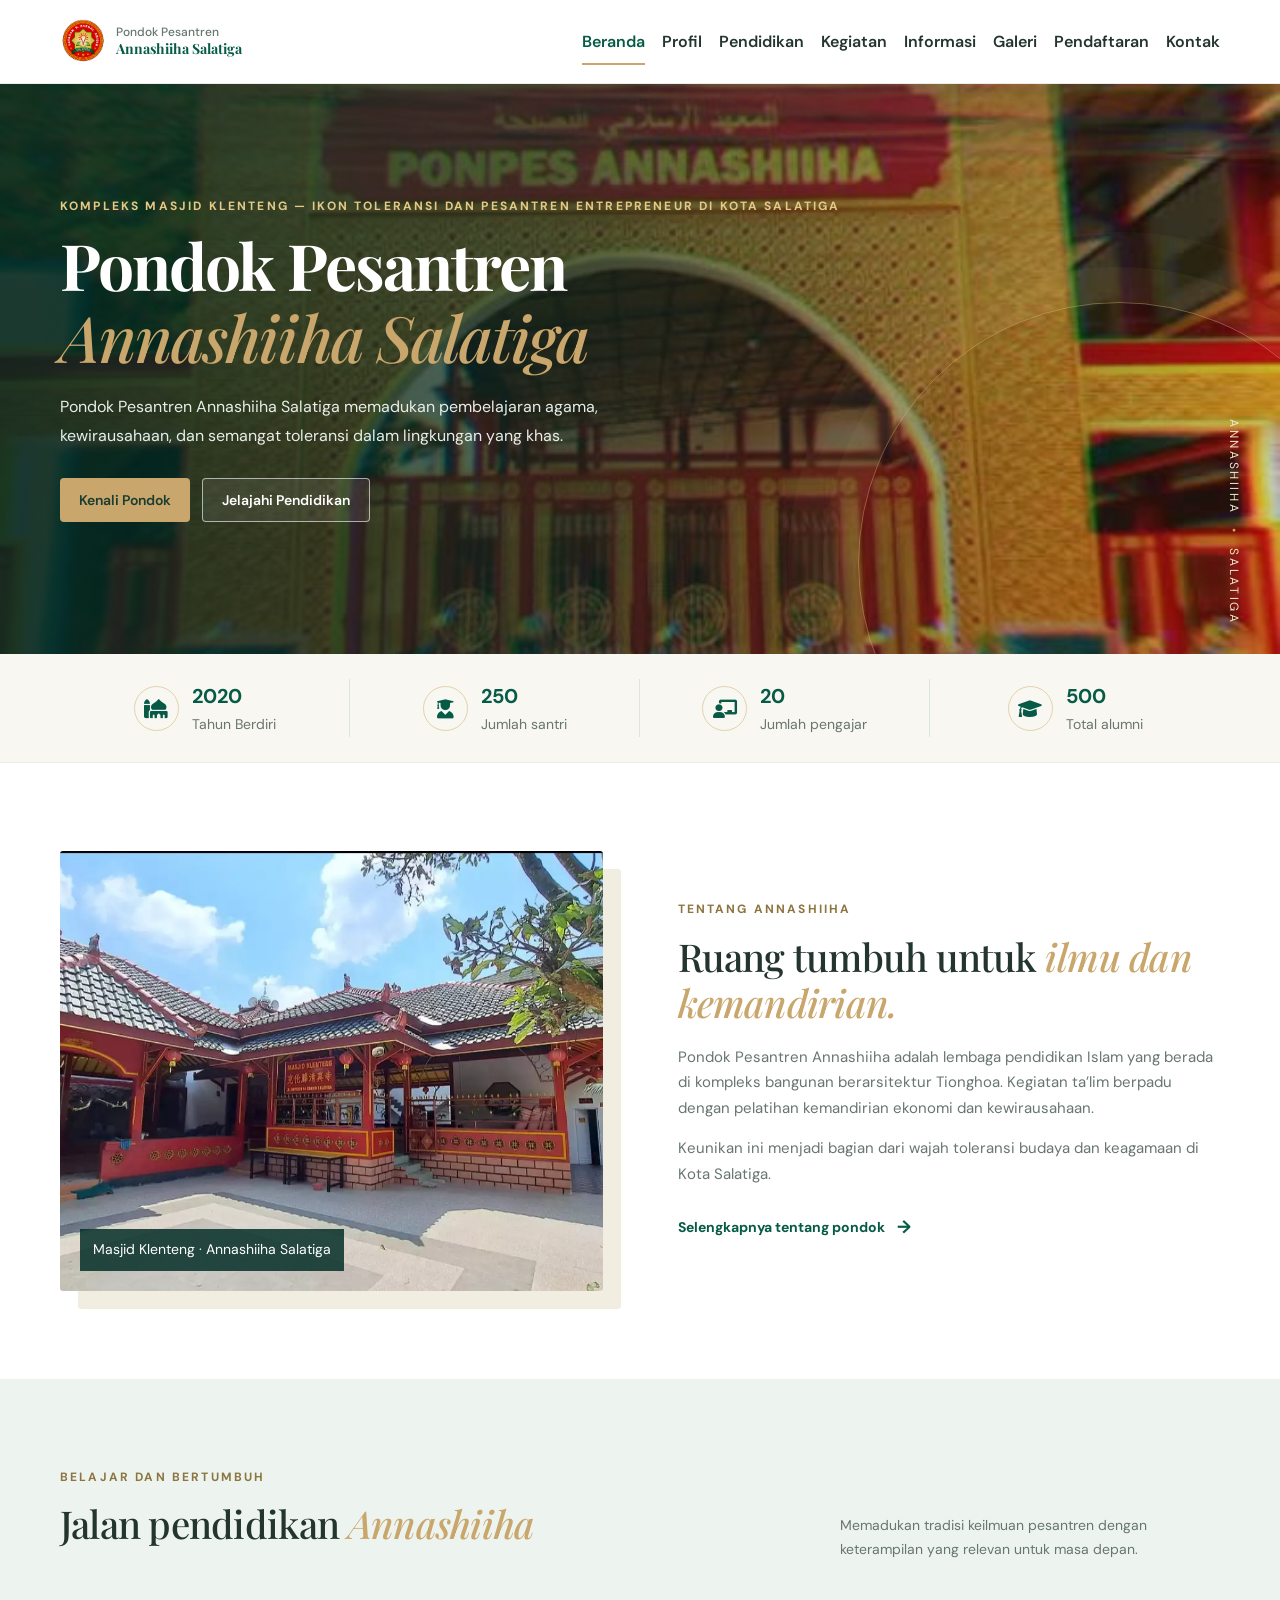
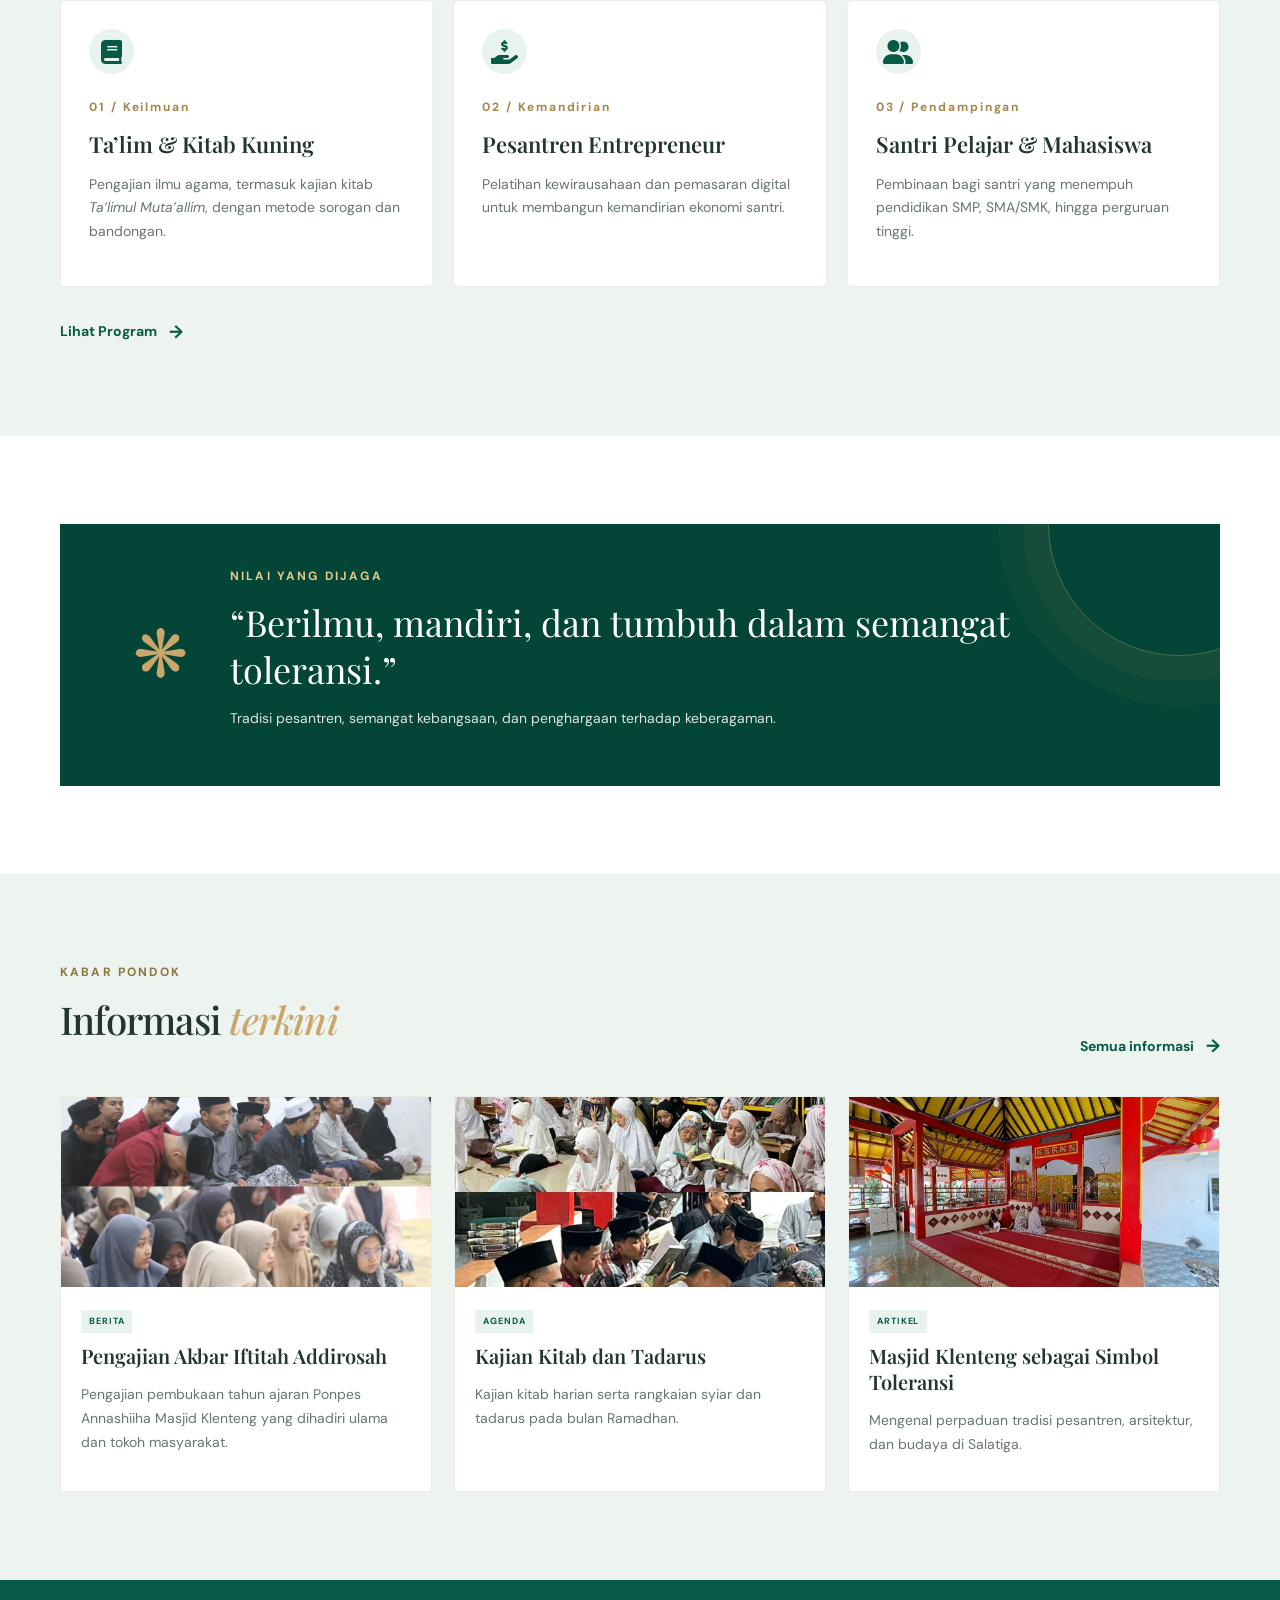
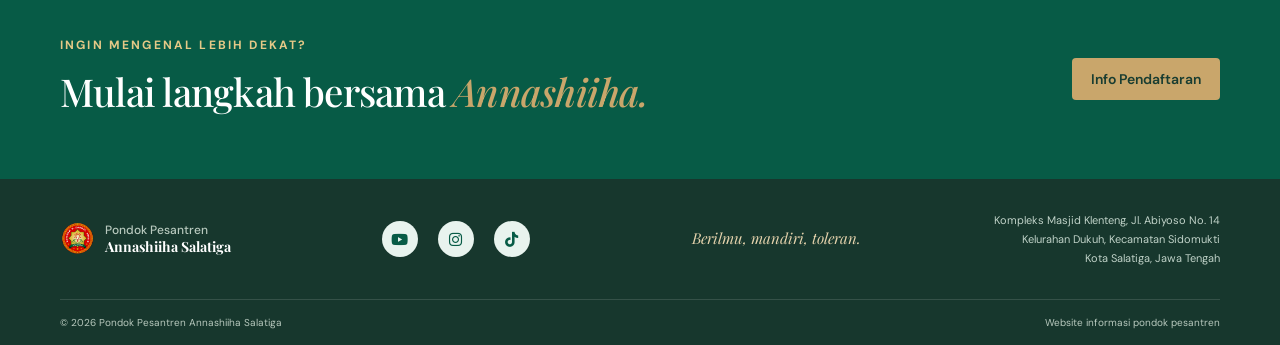
==== commit 05cbf29e: "menambahkan menu pendaftaran dan profil, serta sinkronisasi dengan menu lain" ====
--- a/index.html
+++ b/index.html
@@ -10,7 +10,10 @@
     <title>Beranda | Pondok Pesantren Annashiiha Salatiga</title>
     <link rel="icon" href="assets/logo.png" type="image/svg+xml" />
     <link rel="stylesheet" href="css/style.css" />
-    <link rel="stylesheet" href="https://cdnjs.cloudflare.com/ajax/libs/font-awesome/6.0.0/css/all.min.css">
+    <link
+      rel="stylesheet"
+      href="https://cdnjs.cloudflare.com/ajax/libs/font-awesome/6.0.0/css/all.min.css"
+    />
   </head>
   <body>
     <!-- header  -->
@@ -21,20 +24,26 @@
             ><strong>Pondok Pesantren</strong><b>Annashiiha Salatiga</b></span
           >
         </a>
-        <nav class="main-nav">
+
+        <!-- Tombol Hamburder -->
+        <button
+          class="nav-toggle"
+          id="nav-toggle"
+          type="button"
+          aria-label="Buka menu navigasi"
+          aria-controls="main-nav"
+          aria-expanded="false"
+        >
+          <i class="fa-solid fa-bars"></i>
+        </button>
+
+        <!-- Menu Navigasi -->
+        <nav class="main-nav" id="main-nav">
           <a class="active" href="index.html">Beranda</a>
-          <div class="nav-item">
-            <a href="profil.html">Profil</a>
-          </div>
-          <div class="nav-item">
-            <a href="pendidikan.html">Pendidikan</a>
-          </div>
-          <div class="nav-item">
-            <a href="kegiatan.html">Kegiatan</a>
-          </div>
-          <div class="nav-item">
-            <a href="informasi.html">Informasi</a>
-          </div>
+          <a href="profil.html">Profil</a>
+          <a href="pendidikan.html">Pendidikan</a>
+          <a href="kegiatan.html">Kegiatan</a>
+          <a href="informasi.html">Informasi</a>
           <a href="galeri.html">Galeri</a>
           <a href="pendaftaran.html">Pendaftaran</a>
           <a href="kontak.html">Kontak</a>
@@ -58,9 +67,7 @@
             kewirausahaan, dan semangat toleransi dalam lingkungan yang khas.
           </p>
           <div class="hero-actions">
-            <a class="btn btn-gold" href="profil.html"
-              >Kenali Pondok</a
-            >
+            <a class="btn btn-gold" href="profil.html">Kenali Pondok</a>
             <a class="btn btn-glass" href="pendidikan.html"
               >Jelajahi Pendidikan</a
             >
@@ -75,26 +82,32 @@
           <div class="stat">
             <span class="stat-icon"><i class="fa-solid fa-mosque"></i></span>
             <div>
-              <strong class="counter" data-target="2010">0</strong>
+              <strong class="counter" data-target="2020">0</strong>
               <small>Tahun Berdiri</small>
             </div>
           </div>
           <div class="stat">
-            <span class="stat-icon"><i class="fa-solid fa-user-graduate"></i></span>
+            <span class="stat-icon"
+              ><i class="fa-solid fa-user-graduate"></i
+            ></span>
             <div>
               <strong class="counter" data-target="250">0</strong>
               <small>Jumlah santri</small>
             </div>
           </div>
           <div class="stat">
-            <span class="stat-icon"><i class="fa-solid fa-chalkboard-teacher"></i></span>
+            <span class="stat-icon"
+              ><i class="fa-solid fa-chalkboard-teacher"></i
+            ></span>
             <div>
               <strong class="counter" data-target="20">0</strong>
               <small>Jumlah pengajar</small>
             </div>
           </div>
           <div class="stat">
-            <span class="stat-icon"><i class="fa-solid fa-graduation-cap"></i></span>
+            <span class="stat-icon"
+              ><i class="fa-solid fa-graduation-cap"></i
+            ></span>
             <div>
               <strong class="counter" data-target="500">0</strong>
               <small>Total alumni</small>
@@ -123,11 +136,13 @@
               Keunikan ini menjadi bagian dari wajah toleransi budaya dan
               keagamaan di Kota Salatiga.
             </p>
-            <a class="text-link" href="profil.html">Selengkapnya tentang pondok <span>→</span></a>
-          </div>
-        </div>
-      </section>
-      
+            <a class="text-link" href="profil.html"
+              >Selengkapnya tentang pondok <span>→</span></a
+            >
+          </div>
+        </div>
+      </section>
+
       <section class="section section-soft">
         <div class="container">
           <div class="section-heading">
@@ -151,7 +166,9 @@
               </p>
             </article>
             <article class="info-card">
-              <div class="card-symbol"><i class="fa-solid fa-hand-holding-usd"></i></div>
+              <div class="card-symbol">
+                <i class="fa-solid fa-hand-holding-usd"></i>
+              </div>
               <span class="card-kicker">02 / Kemandirian</span>
               <h3>Pesantren Entrepreneur</h3>
               <p>
@@ -160,7 +177,9 @@
               </p>
             </article>
             <article class="info-card">
-              <div class="card-symbol"><i class="fa-solid fa-user-friends"></i></div>
+              <div class="card-symbol">
+                <i class="fa-solid fa-user-friends"></i>
+              </div>
               <span class="card-kicker">03 / Pendampingan</span>
               <h3>Santri Pelajar &amp; Mahasiswa</h3>
               <p>
@@ -168,7 +187,9 @@
                 hingga perguruan tinggi.
               </p>
             </article>
-            <a class="text-link" href="pendidikan.html">Lihat Program <span>→</span></a>
+            <a class="text-link" href="pendidikan.html"
+              >Lihat Program <span>→</span></a
+            >
           </div>
         </div>
       </section>
@@ -243,13 +264,8 @@
           <div>
             <span class="eyebrow light">Ingin mengenal lebih dekat?</span>
             <h2>Mulai langkah bersama <em>Annashiiha.</em></h2>
-            <!-- <p>
-              Informasi jadwal dan biaya pendaftaran resmi belum tersedia pada
-              dokumen profil. Silakan hubungi pondok untuk konfirmasi.
-            </p> -->
-          </div>
-          <a class="btn btn-gold" href="pendaftaran.html"
-            >Info Pendaftaran</a>
+          </div>
+          <a class="btn btn-gold" href="pendaftaran.html">Info Pendaftaran</a>
         </div>
       </section>
     </main>
@@ -258,10 +274,34 @@
     <footer class="site-footer">
       <div class="container footer-main">
         <a class="brand brand-footer" href="index.html"
-          ><img src="assets/logo.png" alt="" /><span
+          ><img src="assets/logo.png" alt="" />
+          <span
             ><strong>Pondok Pesantren</strong><b>Annashiiha Salatiga</b></span
           ></a
         >
+        <div class="social">
+          <a
+            href="https://www.youtube.com/@ponpes_annashiiha"
+            aria-label="YouTube"
+            target="_blank"
+            rel="noopener noreferrer"
+            ><i class="fab fa-youtube"></i
+          ></a>
+          <a
+            href="https://www.instagram.com/ponpes_annashiiha/"
+            aria-label="Instagram"
+            target="_blank"
+            rel="noopener noreferrer"
+            ><i class="fab fa-instagram"></i
+          ></a>
+          <a
+            href="https://www.tiktok.com/@ponpes_annashiiha"
+            aria-label="Tiktok"
+            target="_blank"
+            rel="noopener noreferrer"
+            ><i class="fab fa-tiktok"></i
+          ></a>
+        </div>
         <p>Berilmu, mandiri, toleran.</p>
         <div class="footer-address">
           Kompleks Masjid Klenteng, Jl. Abiyoso No. 14<br />Kelurahan Dukuh,
--- a/css/style.css
+++ b/css/style.css
@@ -73,8 +73,8 @@
 }
 body {
   margin: 0;
-  color: var(--ink);
-  background: #fff;
+  color: var(--color-text);
+  background: var(--color-background-white);
   font-family: "DM Sans", Arial, sans-serif;
   font-size: 15px;
   line-height: 1.7;
@@ -105,6 +105,7 @@
   align-items: center;
   justify-content: space-between;
   gap: 25px;
+  position: relative;
 }
 .brand {
   display: flex;
@@ -114,8 +115,8 @@
   color: var(--color-primary);
 }
 .brand img {
-  width: 42px;
-  height: 42px;
+  width: 12%;
+  height: 12%;
 }
 .brand span {
   display: flex;
@@ -139,8 +140,18 @@
   font-weight: 600;
   color: #24352f;
 }
-.main-nav > a,
-.nav-item > a {
+.nav-toggle {
+  display: none;
+  width: 42px;
+  height: 42px;
+  border: 1px solid var(--color-border);
+  border-radius: 6px;
+  background: #fff;
+  color: var(--color-primary);
+  font-size: 20px;
+  cursor: pointer;
+}
+.main-nav > a {
   display: block;
   padding: 28px 0;
   position: relative;
@@ -150,8 +161,7 @@
 .main-nav a.active {
   color: var(--color-primary);
 }
-.main-nav > a.active:after,
-.nav-item > a.active:after {
+.main-nav > a.active:after {
   content: "";
   height: 2px;
   background: var(--color-secondary);
@@ -160,9 +170,7 @@
   left: 0;
   right: 0;
 }
-.nav-item {
-  position: relative;
-}
+
 .hero-home {
   min-height: 570px;
   position: relative;
@@ -277,7 +285,7 @@
   right: 36px;
   bottom: 30px;
   z-index: 2;
-  font-size: 10px;
+  font-size: 12px;
   letter-spacing: 0.22em;
   color: #f2e6c9;
   writing-mode: vertical-rl;
@@ -348,8 +356,7 @@
   box-shadow: 18px 18px 0 var(--color-background-cream);
 }
 .image-temple {
-  background-image:
-    url("../assets/hero-bg.jpg");
+  background-image: url("../assets/masjid-klenteng.webp");
 }
 .image-caption {
   position: absolute;
@@ -436,7 +443,7 @@
   margin-bottom: 20px;
 }
 .card-kicker {
-  font-size: 11px;
+  font-size: 12px;
   letter-spacing: 0.16em;
   color: #a9854b;
   font-weight: 700;
@@ -511,13 +518,13 @@
   background-position: center;
 }
 .news-one {
-  background-image: url("https://images.unsplash.com/photo-1519817650390-64a93db51149?auto=format&fit=crop&w=800&q=80");
+  background-image: url("../assets/iftitah\ dirosah.jpg");
 }
 .news-two {
-  background-image: url("https://images.unsplash.com/photo-1609599006353-e629aaabfeae?auto=format&fit=crop&w=800&q=80");
+  background-image: url("../assets/Muqoddaman.jpg");
 }
 .news-three {
-  background-image: url("https://images.unsplash.com/photo-1519817650390-64a93db51149?auto=format&fit=crop&w=800&q=80");
+  background-image: url("../assets/masjid2.webp");
 }
 .news-body {
   padding: 20px;
@@ -561,10 +568,24 @@
 }
 .footer-main {
   display: grid;
-  grid-template-columns: 1.2fr 1fr 1fr;
+  grid-template-columns: 1.2fr 1fr 1fr 1.2fr;
   align-items: center;
   gap: 30px;
   padding: 32px 0;
+}
+.social {
+  display: flex;
+  gap: 20px;
+  align-items: center;
+}
+.social a {
+  display: grid;
+  place-items: center;
+  width: 36px;
+  height: 36px;
+  border-radius: 50%;
+  background: #e8f3ee;
+  color: var(--color-primary);
 }
 .brand-footer {
   color: white;
@@ -595,14 +616,14 @@
   color: #b8c9be;
 }
 .page-hero {
+  position: relative;
+  color: var(--color-text-white);
+  padding: 50px 0 50px;
+  background: var(--gradient-primary);
   min-height: 245px;
   display: flex;
   align-items: center;
   color: white;
-  background:
-    linear-gradient(90deg, rgba(4, 47, 39, 0.88), rgba(4, 47, 39, 0.55)),
-    url("https://images.unsplash.com/photo-1609599006353-e629aaabfeae?auto=format&fit=crop&w=1800&q=80")
-      center 45% / cover;
 }
 .page-hero h1 {
   font-size: clamp(36px, 4vw, 54px);
@@ -612,16 +633,6 @@
   margin: 0;
   color: #dce5de;
   font-size: 14px;
-}
-.page-hero-galeri {
-  background-image:
-    linear-gradient(90deg, rgba(4, 47, 39, 0.88), rgba(4, 47, 39, 0.5)),
-    url("https://images.unsplash.com/photo-1606293926075-69a00dbabre?auto=format&fit=crop&w=1800&q=80");
-}
-.page-hero-kontak {
-  background-image:
-    linear-gradient(90deg, rgba(4, 47, 39, 0.88), rgba(4, 47, 39, 0.5)),
-    url("https://images.unsplash.com/photo-1519817650390-64a93db51149?auto=format&fit=crop&w=1800&q=80");
 }
 .content-narrow {
   max-width: 1000px;
@@ -824,24 +835,6 @@
   font-family: "Playfair Display", serif;
   font-size: 20px;
 }
-.gallery-temple {
-  background-image: url("https://images.unsplash.com/photo-1606293926075-69a00dbabre?auto=format&fit=crop&w=800&q=85");
-}
-.gallery-lantern {
-  background-image: url("https://images.unsplash.com/photo-1545569341-9eb8b30979d9?auto=format&fit=crop&w=800&q=85");
-}
-.gallery-study {
-  background-image: url("https://images.unsplash.com/photo-1523050854058-8df90110c9f1?auto=format&fit=crop&w=800&q=85");
-}
-.gallery-prayer {
-  background-image: url("https://images.unsplash.com/photo-1519817650390-64a93db51149?auto=format&fit=crop&w=800&q=85");
-}
-.gallery-courtyard {
-  background-image: url("https://images.unsplash.com/photo-1609599006353-e629aaabfeae?auto=format&fit=crop&w=800&q=85");
-}
-.gallery-class {
-  background-image: url("https://images.unsplash.com/photo-1523580494863-6f3031224c94?auto=format&fit=crop&w=800&q=85");
-}
 .check-list {
   list-style: none;
   padding: 0;
@@ -887,21 +880,235 @@
   color: var(--color-text-secondary);
   font-size: 13px;
 }
+
+/* BIAYA PENDAFTARAN */
+.fee-container {
+  display: grid;
+  grid-template-columns: repeat(2, 1fr);
+  gap: 20px;
+  margin-top: 25px;
+}
+
+.fee-card {
+  border: 1px solid #e5e5e5;
+  border-radius: 12px;
+  overflow: hidden;
+  background: #fff;
+}
+
+.fee-header {
+  padding: 25px;
+  background: #eaf3ef;
+}
+
+.fee-monthly .fee-header {
+  background: #e9f0ed;
+}
+
+.fee-label {
+  display: inline-block;
+  font-size: 11px;
+  text-transform: uppercase;
+  letter-spacing: 1px;
+  color: #47816d;
+  font-weight: 600;
+}
+
+.fee-header h3 {
+  font-size: 18px;
+  margin-bottom: 8px;
+  color: #174d43;
+}
+
+.fee-price {
+  display: flex;
+  align-items: baseline;
+  gap: 5px;
+  color: #174d43;
+}
+
+.fee-price span {
+  font-size: 15px;
+}
+
+.fee-price strong {
+  font-size: 30px;
+  font-weight: 700;
+}
+
+.fee-price small {
+  font-size: 12px;
+  color: #777;
+}
+
+.fee-detail {
+  padding: 22px 25px;
+}
+
+.fee-detail p {
+  font-size: 13px;
+  color: #777;
+  margin-bottom: 15px;
+}
+
+.fee-detail ul {
+  list-style: none;
+  padding: 0;
+}
+
+.fee-detail ul li {
+  font-size: 14px;
+  padding: 8px 0;
+  border-bottom: 1px solid #eee;
+}
+
+.fee-detail ul li::before {
+  content: "✓";
+  color: #47816d;
+  font-weight: bold;
+  margin-right: 10px;
+}
+
+.fee-item {
+  display: flex;
+  justify-content: space-between;
+  gap: 10px;
+  font-size: 13px;
+  padding: 12px 0;
+  border-bottom: 1px solid #eee;
+}
+
+.fee-item span {
+  color: #666;
+}
+
+.fee-item strong {
+  color: #174d43;
+  white-space: nowrap;
+}
+
+.fee-total {
+  display: flex;
+  justify-content: space-between;
+  gap: 10px;
+  margin-top: 18px;
+  padding: 15px;
+  background: #eaf3ef;
+  border-radius: 8px;
+  font-size: 13px;
+  color: #174d43;
+}
+
+.fee-total strong {
+  white-space: nowrap;
+}
+
+.fee-note {
+  font-size: 12px;
+  color: #888;
+  margin-top: 18px;
+}
+
+/* REGISTRATION TIMELINE */
+
+.registration-timeline {
+  margin-top: 35px;
+  position: relative;
+  padding-left: 10px;
+}
+
+.timeline-item {
+  display: flex;
+  gap: 22px;
+  position: relative;
+  padding-bottom: 35px;
+}
+
+/* Garis penghubung */
+.timeline-item:not(:last-child)::before {
+  content: "";
+  position: absolute;
+  left: 21px;
+  top: 48px;
+  width: 2px;
+  height: calc(100% - 48px);
+  background: #dce8e1;
+}
+
+/* Nomor tahapan */
+.timeline-number {
+  width: 44px;
+  height: 44px;
+  min-width: 44px;
+  border-radius: 50%;
+  background: #e5f0eb;
+  color: #24624f;
+  display: flex;
+  align-items: center;
+  justify-content: center;
+  font-size: 14px;
+  font-weight: 700;
+  position: relative;
+  z-index: 1;
+}
+
+/* Isi tahapan */
+.timeline-content {
+  padding: 3px 0 0;
+}
+
+.step-label {
+  font-size: 10px;
+  text-transform: uppercase;
+  letter-spacing: 1px;
+  font-weight: 600;
+  color: #6b967f;
+}
+
+.timeline-content h3 {
+  font-size: 17px;
+  color: #244b35;
+  margin: 7px 0 9px;
+}
+
+.timeline-content p {
+  font-size: 16px;
+  line-height: 1.8;
+  color: #777;
+  max-width: 550px;
+}
+
+.kontak-pendaftaran {
+  display: flex;
+  gap: 10px;
+  flex-direction: column;
+}
+.kontak-pendaftaran p {
+  margin: 0;
+  font-size: 16px;
+}
+.kontak-wa {
+  display: flex;
+  align-items: center;
+  gap: 10px;
+}
+
 .contact-layout {
   display: grid;
-  grid-template-columns: 0.9fr 1.1fr;
-  gap: 45px;
+  grid-template-columns: 0.85fr 1fr 1.2fr;
+  gap: 35px;
   margin-top: 25px;
+  align-items: start;
 }
 .contact-item {
   display: flex;
   gap: 15px;
-  margin-bottom: 26px;
+  margin-bottom: 25px;
 }
 .contact-icon {
   flex-shrink: 0;
-  width: 43px;
-  height: 43px;
+  width: 40px;
+  height: 40px;
   border-radius: 50%;
   background: var(--color-primary-soft);
   display: grid;
@@ -916,20 +1123,26 @@
 .contact-item p {
   margin: 0;
   color: var(--color-text-secondary);
-  font-size: 13px;
+  font-size: 14px;
+}
+.contact-map iframe {
+  display: block;
+  border: 0;
+  border-radius: 5px;
 }
 .contact-form {
   background: #edf4ef;
-  padding: 28px;
+  padding: 20px;
   border: 1px solid var(--color-border);
   border-radius: 5px;
+  align-items: start;
 }
 .contact-form h3 {
   margin-top: 0;
 }
 .contact-form label {
   display: block;
-  font-size: 12px;
+  font-size: 14px;
   font-weight: 700;
   margin: 13px 0 5px;
 }
@@ -941,7 +1154,7 @@
   border-radius: 3px;
   background: white;
   font:
-    13px "DM Sans",
+    14px "DM Sans",
     sans-serif;
   color: var(--color-text);
 }
@@ -979,10 +1192,28 @@
   .split-feature {
     gap: 45px;
   }
+  .contact-layout {
+    grid-template-columns: 0.8fr 1fr;
+    gap: 25px;
+  }
+
+  .contact-details {
+    grid-column: 1;
+  }
+
+  .contact-location {
+    grid-column: 1;
+  }
+
+  .contact-form {
+    grid-column: 2;
+    grid-row: 1 / 3;
+  }
 }
 @media (max-width: 900px) {
   .nav-toggle {
-    display: block;
+    display: grid;
+    place-items: center;
   }
   .nav-wrap {
     min-height: 70px;
@@ -1006,34 +1237,14 @@
   .main-nav.open {
     display: flex;
   }
-  .main-nav > a,
-  .nav-item > a {
+  .main-nav > a {
     padding: 10px 0;
   }
-  .main-nav > a.active:after,
-  .nav-item > a.active:after {
+  .main-nav > a.active:after {
     bottom: 5px;
     right: auto;
     width: 28px;
   }
-  .dropdown {
-    display: none;
-    position: static;
-    box-shadow: none;
-    border: 0;
-    background: #edf4ef;
-    padding: 4px 8px;
-    margin-bottom: 6px;
-  }
-  .nav-item.dropdown-open .dropdown {
-    display: block;
-  }
-  .nav-item:hover .dropdown {
-    display: none;
-  }
-  .nav-item.dropdown-open:hover .dropdown {
-    display: block;
-  }
   .split-feature {
     grid-template-columns: 1fr 1fr;
     gap: 30px;
@@ -1044,7 +1255,7 @@
   .people-grid {
     grid-template-columns: repeat(2, 1fr);
   }
-  .main-nav .nav-item > a span {
+  .main-nav > a span {
     float: right;
   }
   .hero-home {
@@ -1052,6 +1263,23 @@
   }
   .gallery-grid {
     grid-template-columns: repeat(2, 1fr);
+  }
+  .contact-layout {
+    grid-template-columns: 1fr 1fr;
+    gap: 20px;
+  }
+
+  .contact-details {
+    grid-column: 1;
+  }
+
+  .contact-location {
+    grid-column: 2;
+  }
+
+  .contact-form {
+    grid-column: 1 / -1;
+    grid-row: auto;
   }
 }
 @media (max-width: 650px) {
@@ -1217,6 +1445,14 @@
     grid-template-columns: 1fr;
     gap: 20px;
   }
+
+  .contact-details,
+  .contact-location,
+  .contact-form {
+    grid-column: 1;
+    grid-row: auto;
+  }
+
   .contact-form {
     padding: 20px;
   }
@@ -1227,4 +1463,913 @@
   .brand-footer b {
     font-size: 16px;
   }
-}
+  .fee-container {
+    grid-template-columns: 1fr;
+  }
+
+  .fee-price strong {
+    font-size: 26px;
+  }
+
+  .registration-timeline {
+    padding-left: 0;
+  }
+
+  .timeline-item {
+    gap: 15px;
+    padding-bottom: 28px;
+  }
+
+  .timeline-number {
+    width: 40px;
+    height: 40px;
+    min-width: 40px;
+    font-size: 12px;
+  }
+
+  .timeline-item:not(:last-child)::before {
+    left: 19px;
+    top: 44px;
+  }
+
+  .timeline-content h3 {
+    font-size: 15px;
+  }
+
+  .timeline-content p {
+    font-size: 12px;
+  }
+}
+
+/* ==========================================================
+   GALERI PAGE
+   ========================================================== */
+.page-galeri .hero {
+  position: relative;
+  color: var(--color-text-white);
+  padding: 50px 0 50px;
+  background: var(--gradient-primary);
+}
+.page-galeri .hero h1 {
+  font-family: "Playfair Display", serif;
+  font-size: clamp(32px, 5vw, 48px);
+  line-height: 1.15;
+  margin-bottom: 10px;
+}
+.page-galeri .hero p {
+  max-width: 520px;
+  font-size: 16px;
+  opacity: 0.95;
+}
+.page-galeri .page {
+  padding: 48px 0 64px;
+}
+.page-galeri .content section {
+  margin-bottom: 48px;
+  scroll-margin-top: 90px;
+}
+.page-galeri .content h2 {
+  font-family: "Playfair Display", serif;
+  font-size: 26px;
+  color: var(--color-primary-dark);
+  margin-bottom: 14px;
+}
+.page-galeri .content p {
+  color: var(--color-text-secondary);
+  margin-bottom: 12px;
+}
+.page-galeri .content .lead {
+  color: var(--color-text);
+}
+.page-galeri .filters {
+  display: flex;
+  flex-wrap: wrap;
+  gap: 8px;
+  margin: 18px 0 22px;
+}
+.page-galeri .filters button {
+  font: inherit;
+  font-size: 14px;
+  font-weight: 500;
+  padding: 8px 18px;
+  border-radius: 8px;
+  border: 1px solid var(--color-border);
+  background: var(--color-background-white);
+  color: var(--color-text-secondary);
+  cursor: pointer;
+  transition: 0.2s;
+}
+.page-galeri .filters button:hover {
+  border-color: var(--color-primary-light);
+  color: var(--color-primary);
+}
+.page-galeri .filters button.active {
+  background: var(--color-primary);
+  border-color: var(--color-primary);
+  color: var(--color-text-white);
+}
+.page-galeri .gallery {
+  display: grid;
+  grid-template-columns: repeat(3, 1fr);
+  gap: 14px;
+}
+.page-galeri .item {
+  margin: 0;
+  position: relative;
+  border-radius: 10px;
+  overflow: hidden;
+  cursor: pointer;
+  background: var(--color-background-white);
+  border: 1px solid var(--color-border);
+  transition:
+    box-shadow 0.2s,
+    transform 0.2s,
+    opacity 0.25s;
+}
+.page-galeri .item:hover {
+  box-shadow: var(--shadow-md);
+  transform: translateY(-2px);
+}
+.page-galeri .item.hide {
+  display: none;
+}
+.page-galeri .thumb {
+  aspect-ratio: 4 / 3;
+  background-size: cover;
+  background-position: center;
+  background-color: var(--color-border-dark);
+}
+.page-galeri .item figcaption {
+  position: absolute;
+  left: 0;
+  right: 0;
+  bottom: 0;
+  padding: 26px 14px 10px;
+  color: var(--color-text-white);
+  font-size: 13px;
+  background: linear-gradient(transparent, var(--color-primary-dark));
+  opacity: 0;
+  transition: 0.2s;
+}
+.page-galeri .item:hover figcaption,
+.page-galeri .item:focus-visible figcaption {
+  opacity: 1;
+}
+.page-galeri .item:focus-visible {
+  outline: 3px solid var(--color-primary-light);
+  outline-offset: 2px;
+}
+.page-galeri .empty {
+  display: none;
+  color: var(--color-text-secondary);
+  text-align: center;
+  padding: 30px 0;
+}
+.page-galeri .lightbox {
+  position: fixed;
+  inset: 0;
+  z-index: 100;
+  background: var(--color-primary-dark);
+  display: none;
+  align-items: center;
+  justify-content: center;
+  padding: 24px;
+  flex-direction: column;
+  gap: 14px;
+}
+.page-galeri .lightbox.open {
+  display: flex;
+}
+.page-galeri .lightbox .big {
+  width: min(900px, 100%);
+  aspect-ratio: 4 / 3;
+  max-height: 75vh;
+  background-size: contain;
+  background-repeat: no-repeat;
+  background-position: center;
+  border-radius: 10px;
+}
+.page-galeri .lightbox p {
+  color: var(--color-text-white);
+  font-size: 14px;
+  text-align: center;
+}
+.page-galeri .lb-btn {
+  position: absolute;
+  background: rgba(255, 255, 255, 0.14);
+  color: var(--color-text-white);
+  border: 0;
+  width: 44px;
+  height: 44px;
+  border-radius: 50%;
+  font-size: 22px;
+  cursor: pointer;
+}
+.page-galeri .lb-btn:hover {
+  background: rgba(255, 255, 255, 0.28);
+}
+.page-galeri .lb-close {
+  top: 18px;
+  right: 18px;
+}
+.page-galeri .lb-prev {
+  left: 18px;
+  top: 50%;
+  transform: translateY(-50%);
+}
+.page-galeri .lb-next {
+  right: 18px;
+  top: 50%;
+  transform: translateY(-50%);
+}
+
+@media (max-width: 900px) {
+  .page-galeri .hero {
+    padding: 64px 0 48px;
+  }
+  .page-galeri .gallery {
+    grid-template-columns: repeat(2, 1fr);
+  }
+}
+@media (max-width: 520px) {
+  .page-galeri .gallery {
+    grid-template-columns: 1fr;
+  }
+}
+
+/* ==========================================================
+   INFORMASI PAGE
+   ========================================================== */
+.page-informasi .hero {
+  position: relative;
+  color: var(--color-text-white);
+  padding: 50px 0 50px;
+  background: var(--gradient-primary);
+}
+.page-informasi .hero h1 {
+  font-family: "Playfair Display", serif;
+  font-size: clamp(32px, 5vw, 48px);
+  line-height: 1.15;
+  margin-bottom: 10px;
+}
+.page-informasi .hero p {
+  max-width: 520px;
+  font-size: 16px;
+  opacity: 0.95;
+}
+.page-informasi .page {
+  display: grid;
+  grid-template-columns: 230px 1fr;
+  gap: 48px;
+  padding: 48px 0 64px;
+  align-items: start;
+}
+.page-informasi .side {
+  position: sticky;
+  top: 90px;
+  display: flex;
+  flex-direction: column;
+  gap: 6px;
+}
+.page-informasi .side a {
+  padding: 10px 16px;
+  border-radius: 6px;
+  font-size: 14px;
+  font-weight: 500;
+  color: var(--color-text-secondary);
+  transition: 0.2s;
+}
+.page-informasi .side a:hover {
+  background: var(--color-primary-soft);
+  color: var(--color-primary);
+}
+.page-informasi .side a.active {
+  background: var(--color-primary);
+  color: var(--color-text-white);
+}
+.page-informasi .content section {
+  margin-bottom: 48px;
+  scroll-margin-top: 90px;
+}
+.page-informasi .content h2 {
+  font-family: "Playfair Display", serif;
+  font-size: 26px;
+  color: var(--color-primary-dark);
+  margin-bottom: 14px;
+}
+.page-informasi .content p {
+  color: var(--color-text-secondary);
+  margin-bottom: 12px;
+}
+.page-informasi .content .lead {
+  color: var(--color-text);
+}
+.page-informasi .news {
+  display: grid;
+  grid-template-columns: 1fr 1.1fr;
+  gap: 0;
+  background: var(--color-background-white);
+  border: 1px solid var(--color-border);
+  border-radius: 10px;
+  overflow: hidden;
+  margin-top: 18px;
+}
+.page-informasi .news-img {
+  min-height: 260px;
+  background: linear-gradient(
+    135deg,
+    var(--color-background-cream),
+    var(--color-border-dark)
+  );
+  background-size: cover;
+  background-position: center;
+}
+.page-informasi .news-body {
+  padding: 24px;
+}
+.page-informasi .news-body h3 {
+  font-family: "Playfair Display", serif;
+  font-size: 20px;
+  line-height: 1.35;
+  color: var(--color-primary-dark);
+  margin-bottom: 10px;
+}
+.page-informasi .news-body p {
+  font-size: 14.5px;
+}
+.page-informasi .tag {
+  display: inline-block;
+  font-size: 11px;
+  letter-spacing: 0.1em;
+  text-transform: uppercase;
+  font-weight: 600;
+  color: var(--color-primary-light);
+  background: var(--color-primary-soft);
+  padding: 3px 10px;
+  border-radius: 99px;
+  margin-bottom: 10px;
+}
+.page-informasi .notice {
+  background: var(--color-background-white);
+  border: 1px solid var(--color-border);
+  border-left: 4px solid var(--color-secondary);
+  border-radius: 10px;
+  padding: 20px 22px;
+  margin-top: 18px;
+}
+.page-informasi .notice h3 {
+  font-size: 17px;
+  color: var(--color-primary-dark);
+  margin-bottom: 8px;
+}
+.page-informasi .notice p {
+  font-size: 14.5px;
+}
+.page-informasi .notice p:last-child {
+  margin-bottom: 0;
+}
+.page-informasi .agenda {
+  list-style: none;
+  display: grid;
+  gap: 12px;
+  margin-top: 18px;
+  counter-reset: ag;
+  padding: 0;
+}
+.page-informasi .agenda li {
+  background: var(--color-background-white);
+  border: 1px solid var(--color-border);
+  border-radius: 10px;
+  padding: 14px 18px 14px 62px;
+  position: relative;
+  counter-increment: ag;
+  font-size: 15px;
+}
+.page-informasi .agenda li::before {
+  content: counter(ag);
+  position: absolute;
+  left: 16px;
+  top: 12px;
+  width: 32px;
+  height: 32px;
+  border-radius: 50%;
+  background: var(--color-primary);
+  color: var(--color-text-white);
+  font-family: "Playfair Display", serif;
+  font-weight: 700;
+  display: grid;
+  place-items: center;
+}
+.page-informasi .grid-2 {
+  display: grid;
+  grid-template-columns: repeat(2, 1fr);
+  gap: 16px;
+  margin-top: 18px;
+}
+.page-informasi .article {
+  background: var(--color-background-white);
+  border: 1px solid var(--color-border);
+  border-radius: 10px;
+  overflow: hidden;
+  transition:
+    box-shadow 0.2s,
+    transform 0.2s;
+  display: flex;
+  flex-direction: column;
+}
+.page-informasi .article:hover {
+  box-shadow: var(--shadow-md);
+  transform: translateY(-2px);
+}
+.page-informasi .article .thumb {
+  height: 150px;
+  width: 100%;
+  flex-shrink: 0;
+  overflow: hidden;
+  position: relative;
+}
+.page-informasi .article .thumb img {
+  width: 100%;
+  height: 100%;
+  object-fit: cover;
+  display: block;
+}
+.page-informasi .article .body {
+  padding: 18px;
+  position: static;
+  display: block;
+  background: var(--color-background-white);
+}
+.page-informasi .article h3 {
+  position: static;
+  transform: none;
+  font-family: "Playfair Display", serif;
+  font-size: 16.5px;
+  line-height: 1.4;
+  color: var(--color-primary-dark);
+  margin: 0 0 8px;
+}
+.page-informasi .article p {
+  position: static;
+  font-size: 14px;
+  margin: 0;
+}
+.page-informasi .highlight {
+  margin-top: 16px;
+  padding: 16px 20px;
+  border-left: 4px solid var(--color-primary-light);
+  background: var(--color-primary-soft);
+  border-radius: 0 10px 10px 0;
+  color: var(--color-primary-dark);
+  font-size: 15px;
+}
+.page-informasi .highlight p {
+  color: var(--color-primary-dark);
+  margin: 0;
+}
+
+@media (max-width: 900px) {
+  .page-informasi .page {
+    grid-template-columns: 1fr;
+    gap: 24px;
+  }
+  .page-informasi .side {
+    position: static;
+    flex-direction: row;
+    overflow-x: auto;
+    padding-bottom: 6px;
+  }
+  .page-informasi .side a {
+    white-space: nowrap;
+  }
+  .page-informasi .hero {
+    padding: 64px 0 48px;
+  }
+  .page-informasi .grid-2 {
+    grid-template-columns: 1fr;
+  }
+  .page-informasi .news {
+    grid-template-columns: 1fr;
+  }
+  .page-informasi .news-img {
+    min-height: 200px;
+  }
+}
+
+/* ==========================================================
+   KEGIATAN PAGE
+   ========================================================== */
+.page-kegiatan .hero {
+  position: relative;
+  color: var(--color-text-white);
+  padding: 50px 0 50px;
+  background: var(--gradient-primary);
+}
+.page-kegiatan .hero h1 {
+  font-family: "Playfair Display", serif;
+  font-size: clamp(32px, 5vw, 48px);
+  line-height: 1.15;
+  margin-bottom: 10px;
+}
+.page-kegiatan .hero p {
+  max-width: 520px;
+  font-size: 16px;
+  opacity: 0.95;
+}
+.page-kegiatan .page {
+  display: grid;
+  grid-template-columns: 230px 1fr;
+  gap: 48px;
+  padding: 48px 0 64px;
+  align-items: start;
+}
+.page-kegiatan .side {
+  position: sticky;
+  top: 90px;
+  display: flex;
+  flex-direction: column;
+  gap: 6px;
+}
+.page-kegiatan .side a {
+  padding: 10px 16px;
+  border-radius: 6px;
+  font-size: 14px;
+  font-weight: 500;
+  color: var(--color-text-secondary);
+  transition: 0.2s;
+}
+.page-kegiatan .side a:hover {
+  background: var(--color-primary-soft);
+  color: var(--color-primary);
+}
+.page-kegiatan .side a.active {
+  background: var(--color-primary);
+  color: var(--color-text-white);
+}
+.page-kegiatan .content section {
+  margin-bottom: 48px;
+  scroll-margin-top: 90px;
+}
+.page-kegiatan .content h2 {
+  font-family: "Playfair Display", serif;
+  font-size: 26px;
+  color: var(--color-primary-dark);
+  margin-bottom: 14px;
+}
+.page-kegiatan .content p {
+  color: var(--color-text-secondary);
+  margin-bottom: 12px;
+}
+.page-kegiatan .content .lead {
+  color: var(--color-text);
+}
+.page-kegiatan .timeline {
+  list-style: none;
+  margin-top: 20px;
+  position: relative;
+  padding-left: 30px;
+}
+.page-kegiatan .timeline::before {
+  content: "";
+  position: absolute;
+  left: 9px;
+  top: 8px;
+  bottom: 8px;
+  width: 2px;
+  background: var(--color-primary-soft);
+}
+.page-kegiatan .timeline li {
+  position: relative;
+  background: var(--color-background-white);
+  border: 1px solid var(--color-border);
+  border-radius: 10px;
+  padding: 12px 18px;
+  margin-bottom: 10px;
+  font-size: 15px;
+  color: var(--color-text);
+}
+.page-kegiatan .timeline li::before {
+  content: "";
+  position: absolute;
+  left: -28px;
+  top: 50%;
+  transform: translateY(-50%);
+  width: 14px;
+  height: 14px;
+  border-radius: 50%;
+  background: var(--color-primary-light);
+  border: 3px solid var(--color-background);
+  box-shadow: 0 0 0 2px var(--color-primary-soft);
+}
+.page-kegiatan .grid-2 {
+  display: grid;
+  grid-template-columns: repeat(2, 1fr);
+  gap: 14px;
+  margin-top: 18px;
+}
+.page-kegiatan .card {
+  background: var(--color-background-white);
+  border: 1px solid var(--color-border);
+  border-radius: 10px;
+  padding: 20px;
+  transition:
+    box-shadow 0.2s,
+    transform 0.2s;
+}
+.page-kegiatan .card:hover {
+  box-shadow: var(--shadow-md);
+  transform: translateY(-2px);
+}
+.page-kegiatan .card .ci {
+  width: 40px;
+  height: 40px;
+  border-radius: 10px;
+  background: var(--color-primary);
+  color: var(--color-text-white);
+  display: grid;
+  place-items: center;
+  font-size: 19px;
+  margin-bottom: 10px;
+}
+.page-kegiatan .card .ci img {
+  width: 22px;
+  height: 22px;
+  object-fit: contain;
+}
+.page-kegiatan .card h3 {
+  font-size: 16px;
+  color: var(--color-primary-dark);
+  margin-bottom: 4px;
+}
+.page-kegiatan .card p {
+  font-size: 14.5px;
+  margin: 0;
+}
+.page-kegiatan .awards {
+  list-style: none;
+  display: grid;
+  gap: 14px;
+  margin-top: 18px;
+  counter-reset: aw;
+  padding: 0;
+}
+.page-kegiatan .awards li {
+  background: var(--color-background-white);
+  border: 1px solid var(--color-border);
+  border-left: 4px solid var(--color-secondary);
+  border-radius: 10px;
+  padding: 16px 20px 16px 62px;
+  position: relative;
+  counter-increment: aw;
+  font-size: 15px;
+}
+.page-kegiatan .awards li::before {
+  content: counter(aw);
+  position: absolute;
+  left: 18px;
+  top: 14px;
+  width: 30px;
+  height: 30px;
+  border-radius: 50%;
+  background: var(--color-secondary);
+  color: var(--color-text-white);
+  font-family: "Playfair Display", serif;
+  font-weight: 700;
+  display: grid;
+  place-items: center;
+}
+.page-kegiatan .highlight {
+  margin-top: 16px;
+  padding: 16px 20px;
+  border-left: 4px solid var(--color-primary-light);
+  background: var(--color-primary-soft);
+  border-radius: 0 10px 10px 0;
+  color: var(--color-primary-dark);
+  font-size: 15px;
+}
+.page-kegiatan .highlight p {
+  color: var(--color-primary-dark);
+  margin: 0;
+}
+.page-kegiatan .photo {
+  margin-top: 18px;
+  height: 300px;
+  border-radius: 10px;
+  overflow: hidden;
+  position: relative;
+  background: linear-gradient(
+    135deg,
+    var(--color-background-cream),
+    var(--color-border-dark)
+  );
+  background-size: cover;
+  background-position: center;
+  display: flex;
+  align-items: flex-end;
+}
+.page-kegiatan .photo span {
+  width: 100%;
+  padding: 12px 18px;
+  color: var(--color-text-white);
+  font-size: 13px;
+  background: linear-gradient(transparent, var(--color-primary-dark));
+}
+
+@media (max-width: 900px) {
+  .page-kegiatan .page {
+    grid-template-columns: 1fr;
+    gap: 24px;
+  }
+  .page-kegiatan .side {
+    position: static;
+    flex-direction: row;
+    overflow-x: auto;
+    padding-bottom: 6px;
+  }
+  .page-kegiatan .side a {
+    white-space: nowrap;
+  }
+  .page-kegiatan .hero {
+    padding: 64px 0 48px;
+  }
+  .page-kegiatan .grid-2 {
+    grid-template-columns: 1fr;
+  }
+  .page-kegiatan .photo {
+    height: 220px;
+  }
+}
+
+/* ==========================================================
+   PENDIDIKAN PAGE
+   ========================================================== */
+.page-pendidikan .hero {
+  position: relative;
+  color: var(--color-text-white);
+  padding: 50px 0 50px;
+  background: var(--gradient-primary);
+}
+.page-pendidikan .hero h1 {
+  font-family: "Playfair Display", serif;
+  font-size: clamp(32px, 5vw, 48px);
+  line-height: 1.15;
+  margin-bottom: 10px;
+}
+.page-pendidikan .hero p {
+  max-width: 520px;
+  font-size: 16px;
+  opacity: 0.95;
+}
+.page-pendidikan .page {
+  display: grid;
+  grid-template-columns: 230px 1fr;
+  gap: 48px;
+  padding: 48px 0 64px;
+  align-items: start;
+}
+.page-pendidikan .side {
+  position: sticky;
+  top: 90px;
+  display: flex;
+  flex-direction: column;
+  gap: 6px;
+}
+.page-pendidikan .side a {
+  padding: 10px 16px;
+  border-radius: 6px;
+  font-size: 14px;
+  font-weight: 500;
+  color: var(--color-text-secondary);
+  transition: 0.2s;
+}
+.page-pendidikan .side a:hover {
+  background: var(--color-primary-soft);
+  color: var(--color-primary);
+}
+.page-pendidikan .side a.active {
+  background: var(--color-primary);
+  color: var(--color-text-white);
+}
+.page-pendidikan .content section {
+  margin-bottom: 44px;
+  scroll-margin-top: 90px;
+}
+.page-pendidikan .content h2 {
+  font-family: "Playfair Display", serif;
+  font-size: 26px;
+  color: var(--color-primary-dark);
+  margin-bottom: 14px;
+}
+.page-pendidikan .content p {
+  color: var(--color-text-secondary);
+  margin-bottom: 12px;
+}
+.page-pendidikan .content .lead {
+  color: var(--color-text);
+}
+.page-pendidikan .programs {
+  list-style: none;
+  display: grid;
+  gap: 14px;
+  margin-top: 18px;
+  counter-reset: prog;
+  padding: 0;
+}
+.page-pendidikan .programs li {
+  background: var(--color-background-white);
+  border: 1px solid var(--color-border);
+  border-radius: 10px;
+  padding: 18px 20px 18px 68px;
+  position: relative;
+  counter-increment: prog;
+  transition:
+    box-shadow 0.2s,
+    transform 0.2s;
+}
+.page-pendidikan .programs li:hover {
+  box-shadow: var(--shadow-md);
+  transform: translateY(-2px);
+}
+.page-pendidikan .programs li::before {
+  content: counter(prog);
+  position: absolute;
+  left: 18px;
+  top: 18px;
+  width: 36px;
+  height: 36px;
+  border-radius: 50%;
+  background: var(--color-primary);
+  color: var(--color-text-white);
+  font-family: "Playfair Display", serif;
+  font-weight: 700;
+  display: grid;
+  place-items: center;
+}
+.page-pendidikan .programs h3 {
+  font-size: 16px;
+  color: var(--color-primary-dark);
+  margin-bottom: 4px;
+  line-height: 1.4;
+}
+.page-pendidikan .programs p {
+  font-size: 14.5px;
+  margin: 0;
+}
+.page-pendidikan .highlight {
+  margin-top: 16px;
+  padding: 16px 20px;
+  border-left: 4px solid var(--color-primary-light);
+  background: var(--color-primary-soft);
+  border-radius: 0 10px 10px 0;
+  color: var(--color-primary-dark);
+  font-size: 15px;
+}
+.page-pendidikan .highlight p {
+  color: var(--color-primary-dark);
+  margin: 0;
+}
+.page-pendidikan .photo {
+  margin-top: 18px;
+  height: 300px;
+  border-radius: 10px;
+  overflow: hidden;
+  position: relative;
+  background: linear-gradient(
+    135deg,
+    var(--color-background-cream),
+    var(--color-border-dark)
+  );
+  background-size: cover;
+  background-position: center;
+  display: flex;
+  align-items: flex-end;
+}
+.page-pendidikan .photo span {
+  width: 100%;
+  padding: 12px 18px;
+  color: var(--color-text-white);
+  font-size: 13px;
+  background: linear-gradient(transparent, var(--color-primary-dark));
+}
+
+@media (max-width: 900px) {
+  .page-pendidikan .page {
+    grid-template-columns: 1fr;
+    gap: 24px;
+  }
+  .page-pendidikan .side {
+    position: static;
+    flex-direction: row;
+    overflow-x: auto;
+    padding-bottom: 6px;
+  }
+  .page-pendidikan .side a {
+    white-space: nowrap;
+  }
+  .page-pendidikan .hero {
+    padding: 64px 0 48px;
+  }
+  .page-pendidikan .photo {
+    height: 220px;
+  }
+}
